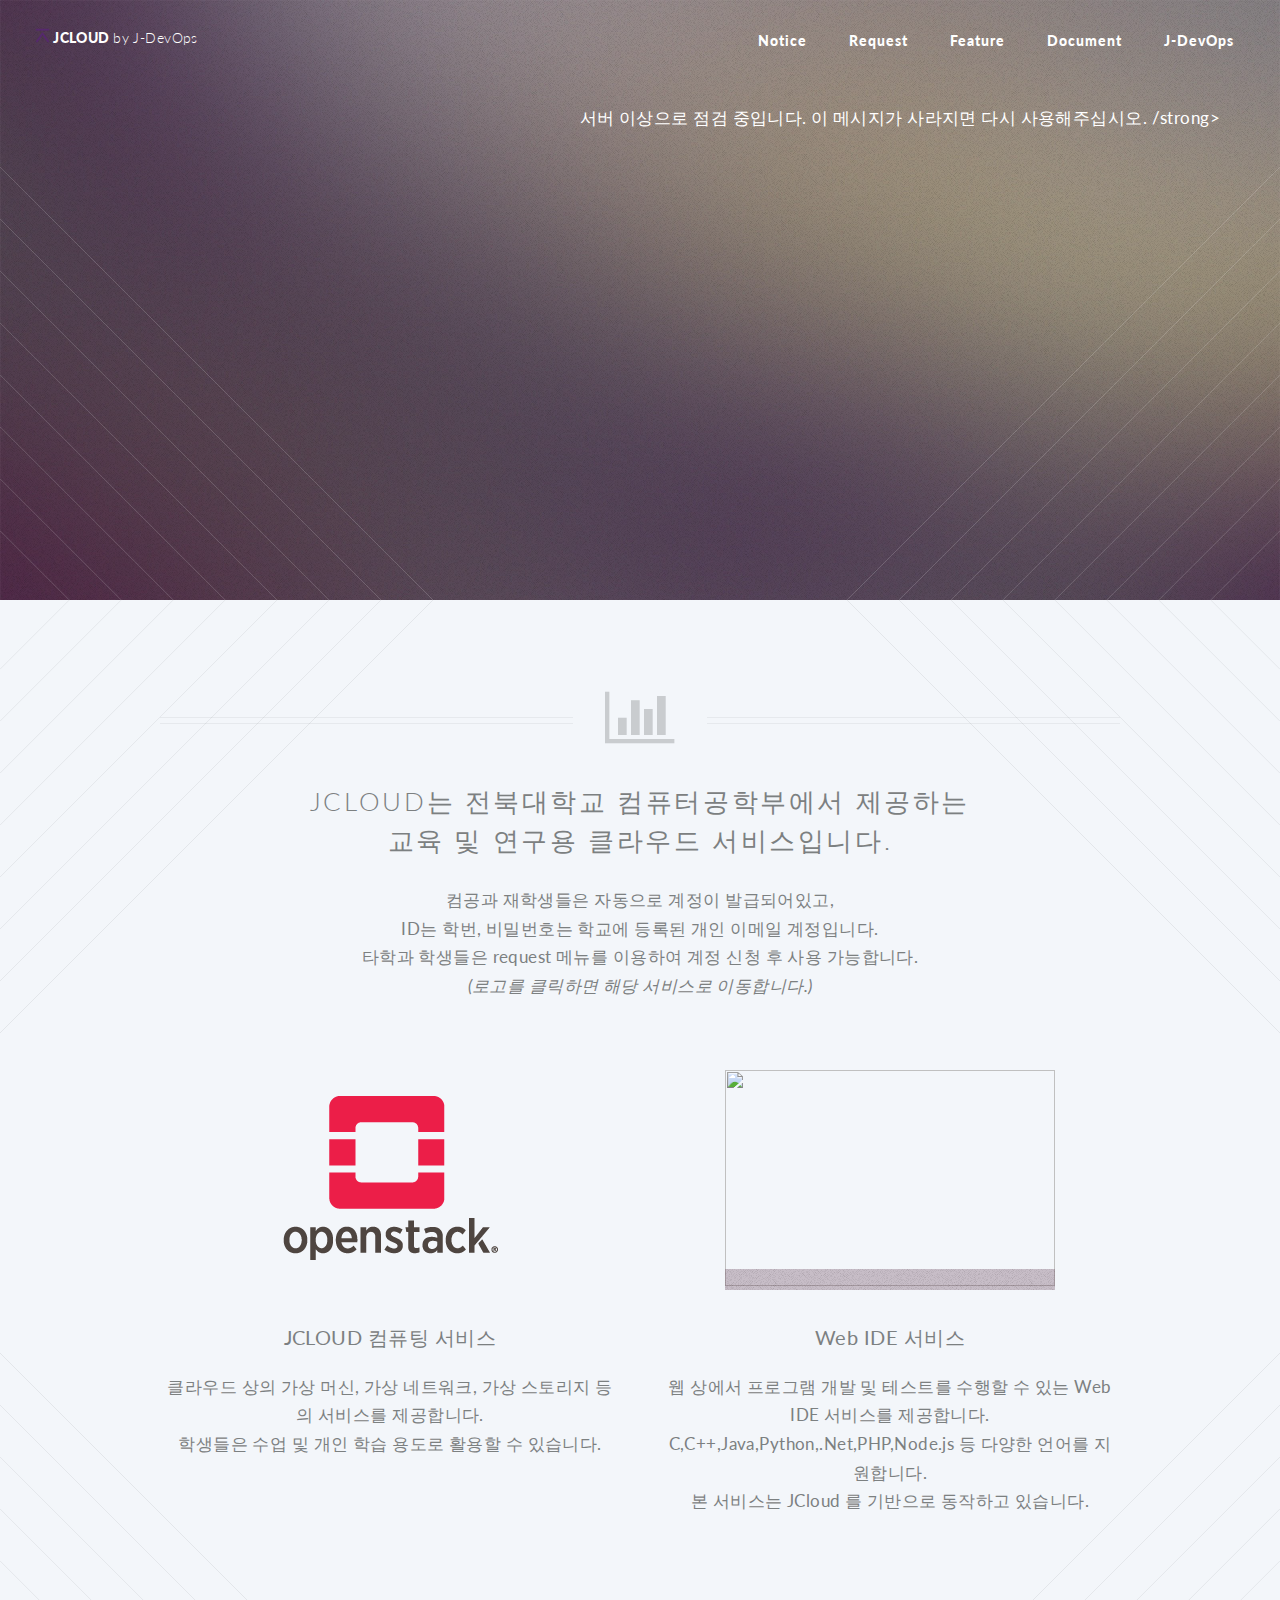
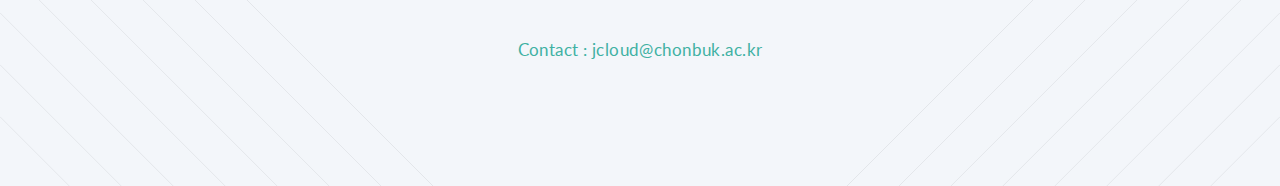
==== index.html @ b648be10 "Update index.html" ====
<!DOCTYPE HTML>
<!--
	Twenty by HTML5 UP
	html5up.net | @ajlkn
	Free for personal and commercial use under the CCA 3.0 license (html5up.net/license)
-->
<html>
	<head>
		<title>JCloud</title>
		<meta charset="utf-8" />
		<meta name="viewport" content="width=device-width, initial-scale=1" />
		<!--[if lte IE 8]><script src="assets/js/ie/html5shiv.js"></script><![endif]-->
		<link rel="stylesheet" href="assets/css/main.css" />
		<!--[if lte IE 8]><link rel="stylesheet" href="assets/css/ie8.css" /><![endif]-->
		<!--[if lte IE 9]><link rel="stylesheet" href="assets/css/ie9.css" /><![endif]-->
	</head>
	<body class="index">
		<div id="page-wrapper">

			<!-- Header -->
				<header id="header" class="alt">
					<h1 id="logo"><a href="index.html"> <img src="images/logo_jbnu.png" width="15" height="15" alt="" />&nbsp;JCloud <span>by J-DevOps</span></a></h1>
					<nav id="nav">
						<ul style="text-transform:none">
							<li class="current"><a href="https://github.com/jcloud-devops/jcloud-devops.github.io/issues" target ="_blank">Notice</a></li>
							<li class="current"><a href="https://goo.gl/forms/EmmlUqCJ2l9MRuHy1" target="_blank">Request</a></li>
							<li class="current"><a href="feature.html">Feature</a></li>
							<li class="current"><a href="user-guide.html">Document</a></li>
							<li class="current"><a href="jdevops.html">J-DevOps</a></li>
							<!-- <li class="submenu">
								<a href="#">Layouts</a>
								<ul>
									<li><a href="left-sidebar.html">Left Sidebar</a></li>
									<li><a href="right-sidebar.html">Right Sidebar</a></li>
									<li><a href="no-sidebar.html">No Sidebar</a></li>
									<li><a href="contact.html">Contact</a></li>
									<li class="submenu">
										<a href="#">Submenu</a>
										<ul>
											<li><a href="#">Dolore Sed</a></li>
											<li><a href="#">Consequat</a></li>
											<li><a href="#">Lorem Magna</a></li>
											<li><a href="#">Sed Magna</a></li>
											<li><a href="#">Ipsum Nisl</a></li>
										</ul>
									</li>
								</ul>
							</li> -->
							<!--<li><a href="#" class="button special">Sign Up</a></li>-->
						</ul>
					</nav>
				</header>

			<!-- Banner -->
				<section id="banner">
					<div style = "text-align:right; padding-right:60px"><strong>서버 이상으로 점검 중입니다. 이 메시지가 사라지면 다시 사용해주십시오. /strong></div>
					
					<!--	매주 수요일 12:00 ~ 14:00 점검
						".inner" is set up as an inline-block so it automatically expands
						in both directions to fit whatever's inside it. This means it won't
						automatically wrap lines, so be sure to use line breaks where
						appropriate (<br />).
					-->
					<div class="inner">

						<header>
							<h2>JCloud</h2>

						</header>
						<!-- <img src="images/jcloud.png" width="250" height="210" alt="" /> -->
						<p>전북대학교 컴퓨터공학부 <br /> 클라우드 서비스 </p>
						<!-- <strong>Twenty</strong>, a free
						<br />
						responsive template
						<br />
						by <a href="http://html5up.net">HTML5 UP</a>.</p> -->
						<footer>
							<ul class="buttons vertical">
								<li><a href="#text" class="button fit" target="_blank" style="text-transform: inherit;">Getting started</a></li>
							</ul>
						</footer>

					</div>

				</section>

			<!-- Main -->
				<article id="main">
					<header class="special container" id = "text">
						<span class="icon fa-bar-chart-o"></span>
						<h2><span text-transform:none>JCloud<span>는 전북대학교 컴퓨터공학부에서 제공하는<br> 교육 및 연구용 클라우드 서비스입니다. </h2>
						<p>컴공과 재학생들은 자동으로 계정이 발급되어있고, <br>ID는 학번, 비밀번호는 학교에 등록된 개인 이메일 계정입니다.
							<br> 타학과 학생들은 request 메뉴를 이용하여 계정 신청 후 사용 가능합니다.</p>
							<p style="font-style: italic; font-size:17px;">(로고를 클릭하면 해당 서비스로 이동합니다.)</p>
					</header>

					<!-- One -->
						<!-- <section class="wrapper style2 container special-alt">
							<div class="row 50%">
								<div class="8u 12u(narrower)">

									<header>
										<h2>Behold the <strong>icons</strong> that visualize what you’re all about. or just take up space. your call bro.</h2>
									</header>
									<p>Sed tristique purus vitae volutpat ultrices. Aliquam eu elit eget arcu comteger ut fermentum lorem. Lorem ipsum dolor sit amet. Sed tristique purus vitae volutpat ultrices. eu elit eget commodo. Sed tristique purus vitae volutpat ultrices. Aliquam eu elit eget arcu commodo.</p>
									<footer>
										<ul class="buttons">
											<li><a href="#" class="button">Find Out More</a></li>
										</ul>
									</footer>

								</div>
								<div class="4u 12u(narrower) important(narrower)">

									<ul class="featured-icons">
										<li><span class="icon fa-clock-o"><span class="label">Feature 1</span></span></li>
										<li><span class="icon fa-volume-up"><span class="label">Feature 2</span></span></li>
										<li><span class="icon fa-laptop"><span class="label">Feature 3</span></span></li>
										<li><span class="icon fa-inbox"><span class="label">Feature 4</span></span></li>
										<li><span class="icon fa-lock"><span class="label">Feature 5</span></span></li>
										<li><span class="icon fa-cog"><span class="label">Feature 6</span></span></li>
									</ul>

								</div>
							</div>
						</section> -->

					<!-- Two -->

						<section class="wrapper style1 container special">
							<div style="text-align:center;">
							<div class="row">
								<div class="6u 12u(narrower)">
									<section>
										<a href="http://jcloud.chonbuk.ac.kr/"> <img id="hov_img" src="images/openstack.png" alt="" /></a>
										<header>
											<br><h3><b>JCloud 컴퓨팅 서비스</b></h3>
										</header>
										<p>클라우드 상의 가상 머신, 가상 네트워크, 가상 스토리지 등의 서비스를 제공합니다.<br>학생들은 수업 및 개인 학습 용도로 활용할 수 있습니다.</p>
									</section>

								</div>
								<div class="6u 12u(narrower)">

									<section>
										<a class="image " href="http://ide.chonbuk.ac.kr"><img style="" id="hov_img" src="images/logo-codenvy-black.png" width="330" height="216" alt="" /></a>
										<!-- a href="http://ide.chonbuk.ac.kr"><img id="hov_img" src="images/envyche.png"  alt="" /></a -->
										<header>
											<br><h3><span style="text-transform:none;"><b>Web IDE 서비스</b></span></h3>
										</header>
										<p>웹 상에서 프로그램 개발 및 테스트를 수행할 수 있는 Web IDE 서비스를 제공합니다.<br> C,C++,Java,Python,.Net,PHP,Node.js 등 다양한 언어를 지원합니다.<br>본 서비스는 JCloud 를 기반으로 동작하고 있습니다.</p>
									</section>

								</div>
							</div>
								<!-- <div class="4u 12u(narrower)">

									<section>
										<span class="icon featured fa-check"></span>
										<header>
											<h3>Probably Something</h3>
										</header>
										<p>Sed tristique purus vitae volutpat ultrices. Aliquam eu elit eget arcu commodo suscipit dolor nec nibh. Proin a ullamcorper elit, et sagittis turpis. Integer ut fermentum.</p>
									</section>

								</div> -->
							</div>
							<br><br><br>
							<a href = "mailto:jcloud@chonbuk.ac.kr"><center>Contact : jcloud@chonbuk.ac.kr </center></a>
						</section>


					<!-- Three -->
						<!-- <section class="wrapper style3 container special">

							<header class="major">
								<h2>Next look at this <strong>cool stuff</strong></h2>
							</header>

							<div class="row">
								<div class="6u 12u(narrower)">

									<section>
										<a href="#" class="image featured"><img src="images/pic01.jpg" alt="" /></a>
										<header>
											<h3>A Really Fast Train</h3>
										</header>
										<p>Sed tristique purus vitae volutpat commodo suscipit amet sed nibh. Proin a ullamcorper sed blandit. Sed tristique purus vitae volutpat commodo suscipit ullamcorper sed blandit lorem ipsum dolore.</p>
									</section>

								</div>
								<div class="6u 12u(narrower)">

									<section>
										<a href="#" class="image featured"><img src="images/pic02.jpg" alt="" /></a>
										<header>
											<h3>An Airport Terminal</h3>
										</header>
										<p>Sed tristique purus vitae volutpat commodo suscipit amet sed nibh. Proin a ullamcorper sed blandit. Sed tristique purus vitae volutpat commodo suscipit ullamcorper sed blandit lorem ipsum dolore.</p>
									</section>

								</div>
							</div>
							<div class="row">
								<div class="6u 12u(narrower)">

									<section>
										<a href="#" class="image featured"><img src="images/pic03.jpg" alt="" /></a>
										<header>
											<h3>Hyperspace Travel</h3>
										</header>
										<p>Sed tristique purus vitae volutpat commodo suscipit amet sed nibh. Proin a ullamcorper sed blandit. Sed tristique purus vitae volutpat commodo suscipit ullamcorper sed blandit lorem ipsum dolore.</p>
									</section>

								</div>
								<div class="6u 12u(narrower)">

									<section>
										<a href="#" class="image featured"><img src="images/pic04.jpg" alt="" /></a>
										<header>
											<h3>And Another Train</h3>
										</header>
										<p>Sed tristique purus vitae volutpat commodo suscipit amet sed nibh. Proin a ullamcorper sed blandit. Sed tristique purus vitae volutpat commodo suscipit ullamcorper sed blandit lorem ipsum dolore.</p>
									</section>

								</div>
							</div>

							<footer class="major">
								<ul class="buttons">
									<li><a href="#" class="button">See More</a></li>
								</ul>
							</footer>

						</section>

				</article>
			-->
			<!-- CTA -->
			<!--
				<section id="cta">

					<header>
						<h2>Ready to do <strong>something</strong>?</h2>
						<p>Proin a ullamcorper elit, et sagittis turpis integer ut fermentum.</p>
					</header>
					<footer>
						<ul class="buttons">
							<li><a href="#" class="button special">Take My Money</a></li>
							<li><a href="#" class="button">LOL Wut</a></li>
						</ul>
					</footer>

				</section> -->

			<!-- Footer -->
				<!-- <footer id="footer">

					<ul class="icons">
						<li><a href="#" class="icon circle fa-twitter"><span class="label">Twitter</span></a></li>
						<li><a href="#" class="icon circle fa-facebook"><span class="label">Facebook</span></a></li>
						<li><a href="#" class="icon circle fa-google-plus"><span class="label">Google+</span></a></li>
						<li><a href="#" class="icon circle fa-github"><span class="label">Github</span></a></li>
						<li><a href="#" class="icon circle fa-dribbble"><span class="label">Dribbble</span></a></li>
					</ul>

					<ul class="copyright">
						<li>&copy; JDevOps</li>
						<li>Design: <a href="http://html5up.net">HTML5 UP</a></li>
					</ul>

				</footer> -->

		</div>

		<!-- Scripts -->
			<script src="assets/js/jquery.min.js"></script>
			<script src="assets/js/jquery.dropotron.min.js"></script>
			<script src="assets/js/jquery.scrolly.min.js"></script>
			<script src="assets/js/jquery.scrollgress.min.js"></script>
			<script src="assets/js/skel.min.js"></script>
			<script src="assets/js/util.js"></script>
			<!--[if lte IE 8]><script src="assets/js/ie/respond.min.js"></script><![endif]-->
			<script src="assets/js/main.js"></script>

	</body>
</html>
---- assets/css/main.css ----
@import url("font-awesome.min.css");
@import url("https://fonts.googleapis.com/css?family=Lato:300,400,900");

/*
	Twenty by HTML5 UP
	html5up.net | @ajlkn
	Free for personal and commercial use under the CCA 3.0 license (html5up.net/license)
*/

/* Reset */

	html, body, div, span, applet, object, iframe, h1, h2, h3, h4, h5, h6, p, blockquote, pre, a, abbr, acronym, address, big, cite, code, del, dfn, em, img, ins, kbd, q, s, samp, small, strike, strong, sub, sup, tt, var, b, u, i, center, dl, dt, dd, ol, ul, li, fieldset, form, label, legend, table, caption, tbody, tfoot, thead, tr, th, td, article, aside, canvas, details, embed, figure, figcaption, footer, header, hgroup, menu, nav, output, ruby, section, summary, time, mark, audio, video {
		margin: 0;
		padding: 0;
		border: 0;
		font-size: 100%;
		font: inherit;
		vertical-align: baseline;
	}

	article, aside, details, figcaption, figure, footer, header, hgroup, menu, nav, section {
		display: block;
	}

	body {
		line-height: 1;
	}

	ol, ul {
		list-style: none;
	}

	blockquote, q {
		quotes: none;
	}

	blockquote:before, blockquote:after, q:before, q:after {
		content: '';
		content: none;
	}

	table {
		border-collapse: collapse;
		border-spacing: 0;
	}

	body {
		-webkit-text-size-adjust: none;
	}

/* Box Model */

	*, *:before, *:after {
		-moz-box-sizing: border-box;
		-webkit-box-sizing: border-box;
		box-sizing: border-box;
	}

/* Containers */

	.container {
		margin-left: auto;
		margin-right: auto;
	}

	.container.\31 25\25 {
		width: 100%;
		max-width: 1750px;
		min-width: 1400px;
	}

	.container.\37 5\25 {
		width: 1050px;
	}

	.container.\35 0\25 {
		width: 700px;
	}

	.container.\32 5\25 {
		width: 350px;
	}

	.container {
		width: 1400px;
	}

	@media screen and (max-width: 1680px) {

		.container.\31 25\25 {
			width: 100%;
			max-width: 1500px;
			min-width: 1200px;
		}

		.container.\37 5\25 {
			width: 900px;
		}

		.container.\35 0\25 {
			width: 600px;
		}

		.container.\32 5\25 {
			width: 300px;
		}

		.container {
			width: 1200px;
		}

	}

	@media screen and (max-width: 1280px) {

		.container.\31 25\25 {
			width: 100%;
			max-width: 1200px;
			min-width: 960px;
		}

		.container.\37 5\25 {
			width: 720px;
		}

		.container.\35 0\25 {
			width: 480px;
		}

		.container.\32 5\25 {
			width: 240px;
		}

		.container {
			width: 960px;
		}

	}

	@media screen and (max-width: 980px) {

		.container.\31 25\25 {
			width: 100%;
			max-width: 118.75%;
			min-width: 95%;
		}

		.container.\37 5\25 {
			width: 71.25%;
		}

		.container.\35 0\25 {
			width: 47.5%;
		}

		.container.\32 5\25 {
			width: 23.75%;
		}

		.container {
			width: 95%;
		}

	}

	@media screen and (max-width: 840px) {

		.container.\31 25\25 {
			width: 100%;
			max-width: 118.75%;
			min-width: 95%;
		}

		.container.\37 5\25 {
			width: 71.25%;
		}

		.container.\35 0\25 {
			width: 47.5%;
		}

		.container.\32 5\25 {
			width: 23.75%;
		}

		.container {
			width: 95% !important;
		}

	}

	@media screen and (max-width: 736px) {

		.container.\31 25\25 {
			width: 100%;
			max-width: 125%;
			min-width: 100%;
		}

		.container.\37 5\25 {
			width: 75%;
		}

		.container.\35 0\25 {
			width: 50%;
		}

		.container.\32 5\25 {
			width: 25%;
		}

		.container {
			width: 100% !important;
		}

	}

/* Grid */

	.row {
		border-bottom: solid 1px transparent;
		-moz-box-sizing: border-box;
		-webkit-box-sizing: border-box;
		box-sizing: border-box;
	}

	.row > * {
		float: left;
		-moz-box-sizing: border-box;
		-webkit-box-sizing: border-box;
		box-sizing: border-box;
	}

	.row:after, .row:before {
		content: '';
		display: block;
		clear: both;
		height: 0;
	}

	.row.uniform > * > :first-child {
		margin-top: 0;
	}

	.row.uniform > * > :last-child {
		margin-bottom: 0;
	}

	.row.\30 \25 > * {
		padding: 0px 0 0 0px;
	}

	.row.\30 \25 {
		margin: 0px 0 -1px 0px;
	}

	.row.uniform.\30 \25 > * {
		padding: 0px 0 0 0px;
	}

	.row.uniform.\30 \25 {
		margin: 0px 0 -1px 0px;
	}

	.row > * {
		padding: 50px 0 0 50px;
	}

	.row {
		margin: -50px 0 -1px -50px;
	}

	.row.uniform > * {
		padding: 50px 0 0 50px;
	}

	.row.uniform {
		margin: -50px 0 -1px -50px;
	}

	.row.\32 00\25 > * {
		padding: 100px 0 0 100px;
	}

	.row.\32 00\25 {
		margin: -100px 0 -1px -100px;
	}

	.row.uniform.\32 00\25 > * {
		padding: 100px 0 0 100px;
	}

	.row.uniform.\32 00\25 {
		margin: -100px 0 -1px -100px;
	}

	.row.\31 50\25 > * {
		padding: 75px 0 0 75px;
	}

	.row.\31 50\25 {
		margin: -75px 0 -1px -75px;
	}

	.row.uniform.\31 50\25 > * {
		padding: 75px 0 0 75px;
	}

	.row.uniform.\31 50\25 {
		margin: -75px 0 -1px -75px;
	}

	.row.\35 0\25 > * {
		padding: 25px 0 0 25px;
	}

	.row.\35 0\25 {
		margin: -25px 0 -1px -25px;
	}

	.row.uniform.\35 0\25 > * {
		padding: 25px 0 0 25px;
	}

	.row.uniform.\35 0\25 {
		margin: -25px 0 -1px -25px;
	}

	.row.\32 5\25 > * {
		padding: 12.5px 0 0 12.5px;
	}

	.row.\32 5\25 {
		margin: -12.5px 0 -1px -12.5px;
	}

	.row.uniform.\32 5\25 > * {
		padding: 12.5px 0 0 12.5px;
	}

	.row.uniform.\32 5\25 {
		margin: -12.5px 0 -1px -12.5px;
	}

	.\31 2u, .\31 2u\24 {
		width: 100%;
		clear: none;
		margin-left: 0;
	}

	.\31 1u, .\31 1u\24 {
		width: 91.6666666667%;
		clear: none;
		margin-left: 0;
	}

	.\31 0u, .\31 0u\24 {
		width: 83.3333333333%;
		clear: none;
		margin-left: 0;
	}

	.\39 u, .\39 u\24 {
		width: 75%;
		clear: none;
		margin-left: 0;
	}

	.\38 u, .\38 u\24 {
		width: 66.6666666667%;
		clear: none;
		margin-left: 0;
	}

	.\37 u, .\37 u\24 {
		width: 58.3333333333%;
		clear: none;
		margin-left: 0;
	}

	.\36 u, .\36 u\24 {
		width: 50%;
		clear: none;
		margin-left: 0;
	}

	.\35 u, .\35 u\24 {
		width: 41.6666666667%;
		clear: none;
		margin-left: 0;
	}

	.\34 u, .\34 u\24 {
		width: 33.3333333333%;
		clear: none;
		margin-left: 0;
	}

	.\33 u, .\33 u\24 {
		width: 25%;
		clear: none;
		margin-left: 0;
	}

	.\32 u, .\32 u\24 {
		width: 16.6666666667%;
		clear: none;
		margin-left: 0;
	}

	.\31 u, .\31 u\24 {
		width: 8.3333333333%;
		clear: none;
		margin-left: 0;
	}

	.\31 2u\24 + *,
	.\31 1u\24 + *,
	.\31 0u\24 + *,
	.\39 u\24 + *,
	.\38 u\24 + *,
	.\37 u\24 + *,
	.\36 u\24 + *,
	.\35 u\24 + *,
	.\34 u\24 + *,
	.\33 u\24 + *,
	.\32 u\24 + *,
	.\31 u\24 + * {
		clear: left;
	}

	.\-11u {
		margin-left: 91.66667%;
	}

	.\-10u {
		margin-left: 83.33333%;
	}

	.\-9u {
		margin-left: 75%;
	}

	.\-8u {
		margin-left: 66.66667%;
	}

	.\-7u {
		margin-left: 58.33333%;
	}

	.\-6u {
		margin-left: 50%;
	}

	.\-5u {
		margin-left: 41.66667%;
	}

	.\-4u {
		margin-left: 33.33333%;
	}

	.\-3u {
		margin-left: 25%;
	}

	.\-2u {
		margin-left: 16.66667%;
	}

	.\-1u {
		margin-left: 8.33333%;
	}

	@media screen and (max-width: 1680px) {

		.row > * {
			padding: 40px 0 0 40px;
		}

		.row {
			margin: -40px 0 -1px -40px;
		}

		.row.uniform > * {
			padding: 40px 0 0 40px;
		}

		.row.uniform {
			margin: -40px 0 -1px -40px;
		}

		.row.\32 00\25 > * {
			padding: 80px 0 0 80px;
		}

		.row.\32 00\25 {
			margin: -80px 0 -1px -80px;
		}

		.row.uniform.\32 00\25 > * {
			padding: 80px 0 0 80px;
		}

		.row.uniform.\32 00\25 {
			margin: -80px 0 -1px -80px;
		}

		.row.\31 50\25 > * {
			padding: 60px 0 0 60px;
		}

		.row.\31 50\25 {
			margin: -60px 0 -1px -60px;
		}

		.row.uniform.\31 50\25 > * {
			padding: 60px 0 0 60px;
		}

		.row.uniform.\31 50\25 {
			margin: -60px 0 -1px -60px;
		}

		.row.\35 0\25 > * {
			padding: 20px 0 0 20px;
		}

		.row.\35 0\25 {
			margin: -20px 0 -1px -20px;
		}

		.row.uniform.\35 0\25 > * {
			padding: 20px 0 0 20px;
		}

		.row.uniform.\35 0\25 {
			margin: -20px 0 -1px -20px;
		}

		.row.\32 5\25 > * {
			padding: 10px 0 0 10px;
		}

		.row.\32 5\25 {
			margin: -10px 0 -1px -10px;
		}

		.row.uniform.\32 5\25 > * {
			padding: 10px 0 0 10px;
		}

		.row.uniform.\32 5\25 {
			margin: -10px 0 -1px -10px;
		}

		.\31 2u\28wide\29, .\31 2u\24\28wide\29 {
			width: 100%;
			clear: none;
			margin-left: 0;
		}

		.\31 1u\28wide\29, .\31 1u\24\28wide\29 {
			width: 91.6666666667%;
			clear: none;
			margin-left: 0;
		}

		.\31 0u\28wide\29, .\31 0u\24\28wide\29 {
			width: 83.3333333333%;
			clear: none;
			margin-left: 0;
		}

		.\39 u\28wide\29, .\39 u\24\28wide\29 {
			width: 75%;
			clear: none;
			margin-left: 0;
		}

		.\38 u\28wide\29, .\38 u\24\28wide\29 {
			width: 66.6666666667%;
			clear: none;
			margin-left: 0;
		}

		.\37 u\28wide\29, .\37 u\24\28wide\29 {
			width: 58.3333333333%;
			clear: none;
			margin-left: 0;
		}

		.\36 u\28wide\29, .\36 u\24\28wide\29 {
			width: 50%;
			clear: none;
			margin-left: 0;
		}

		.\35 u\28wide\29, .\35 u\24\28wide\29 {
			width: 41.6666666667%;
			clear: none;
			margin-left: 0;
		}

		.\34 u\28wide\29, .\34 u\24\28wide\29 {
			width: 33.3333333333%;
			clear: none;
			margin-left: 0;
		}

		.\33 u\28wide\29, .\33 u\24\28wide\29 {
			width: 25%;
			clear: none;
			margin-left: 0;
		}

		.\32 u\28wide\29, .\32 u\24\28wide\29 {
			width: 16.6666666667%;
			clear: none;
			margin-left: 0;
		}

		.\31 u\28wide\29, .\31 u\24\28wide\29 {
			width: 8.3333333333%;
			clear: none;
			margin-left: 0;
		}

		.\31 2u\24\28wide\29 + *,
		.\31 1u\24\28wide\29 + *,
		.\31 0u\24\28wide\29 + *,
		.\39 u\24\28wide\29 + *,
		.\38 u\24\28wide\29 + *,
		.\37 u\24\28wide\29 + *,
		.\36 u\24\28wide\29 + *,
		.\35 u\24\28wide\29 + *,
		.\34 u\24\28wide\29 + *,
		.\33 u\24\28wide\29 + *,
		.\32 u\24\28wide\29 + *,
		.\31 u\24\28wide\29 + * {
			clear: left;
		}

		.\-11u\28wide\29 {
			margin-left: 91.66667%;
		}

		.\-10u\28wide\29 {
			margin-left: 83.33333%;
		}

		.\-9u\28wide\29 {
			margin-left: 75%;
		}

		.\-8u\28wide\29 {
			margin-left: 66.66667%;
		}

		.\-7u\28wide\29 {
			margin-left: 58.33333%;
		}

		.\-6u\28wide\29 {
			margin-left: 50%;
		}

		.\-5u\28wide\29 {
			margin-left: 41.66667%;
		}

		.\-4u\28wide\29 {
			margin-left: 33.33333%;
		}

		.\-3u\28wide\29 {
			margin-left: 25%;
		}

		.\-2u\28wide\29 {
			margin-left: 16.66667%;
		}

		.\-1u\28wide\29 {
			margin-left: 8.33333%;
		}

	}

	@media screen and (max-width: 1280px) {

		.row > * {
			padding: 40px 0 0 40px;
		}

		.row {
			margin: -40px 0 -1px -40px;
		}

		.row.uniform > * {
			padding: 40px 0 0 40px;
		}

		.row.uniform {
			margin: -40px 0 -1px -40px;
		}

		.row.\32 00\25 > * {
			padding: 80px 0 0 80px;
		}

		.row.\32 00\25 {
			margin: -80px 0 -1px -80px;
		}

		.row.uniform.\32 00\25 > * {
			padding: 80px 0 0 80px;
		}

		.row.uniform.\32 00\25 {
			margin: -80px 0 -1px -80px;
		}

		.row.\31 50\25 > * {
			padding: 60px 0 0 60px;
		}

		.row.\31 50\25 {
			margin: -60px 0 -1px -60px;
		}

		.row.uniform.\31 50\25 > * {
			padding: 60px 0 0 60px;
		}

		.row.uniform.\31 50\25 {
			margin: -60px 0 -1px -60px;
		}

		.row.\35 0\25 > * {
			padding: 20px 0 0 20px;
		}

		.row.\35 0\25 {
			margin: -20px 0 -1px -20px;
		}

		.row.uniform.\35 0\25 > * {
			padding: 20px 0 0 20px;
		}

		.row.uniform.\35 0\25 {
			margin: -20px 0 -1px -20px;
		}

		.row.\32 5\25 > * {
			padding: 10px 0 0 10px;
		}

		.row.\32 5\25 {
			margin: -10px 0 -1px -10px;
		}

		.row.uniform.\32 5\25 > * {
			padding: 10px 0 0 10px;
		}

		.row.uniform.\32 5\25 {
			margin: -10px 0 -1px -10px;
		}

		.\31 2u\28normal\29, .\31 2u\24\28normal\29 {
			width: 100%;
			clear: none;
			margin-left: 0;
		}

		.\31 1u\28normal\29, .\31 1u\24\28normal\29 {
			width: 91.6666666667%;
			clear: none;
			margin-left: 0;
		}

		.\31 0u\28normal\29, .\31 0u\24\28normal\29 {
			width: 83.3333333333%;
			clear: none;
			margin-left: 0;
		}

		.\39 u\28normal\29, .\39 u\24\28normal\29 {
			width: 75%;
			clear: none;
			margin-left: 0;
		}

		.\38 u\28normal\29, .\38 u\24\28normal\29 {
			width: 66.6666666667%;
			clear: none;
			margin-left: 0;
		}

		.\37 u\28normal\29, .\37 u\24\28normal\29 {
			width: 58.3333333333%;
			clear: none;
			margin-left: 0;
		}

		.\36 u\28normal\29, .\36 u\24\28normal\29 {
			width: 50%;
			clear: none;
			margin-left: 0;
		}

		.\35 u\28normal\29, .\35 u\24\28normal\29 {
			width: 41.6666666667%;
			clear: none;
			margin-left: 0;
		}

		.\34 u\28normal\29, .\34 u\24\28normal\29 {
			width: 33.3333333333%;
			clear: none;
			margin-left: 0;
		}

		.\33 u\28normal\29, .\33 u\24\28normal\29 {
			width: 25%;
			clear: none;
			margin-left: 0;
		}

		.\32 u\28normal\29, .\32 u\24\28normal\29 {
			width: 16.6666666667%;
			clear: none;
			margin-left: 0;
		}

		.\31 u\28normal\29, .\31 u\24\28normal\29 {
			width: 8.3333333333%;
			clear: none;
			margin-left: 0;
		}

		.\31 2u\24\28normal\29 + *,
		.\31 1u\24\28normal\29 + *,
		.\31 0u\24\28normal\29 + *,
		.\39 u\24\28normal\29 + *,
		.\38 u\24\28normal\29 + *,
		.\37 u\24\28normal\29 + *,
		.\36 u\24\28normal\29 + *,
		.\35 u\24\28normal\29 + *,
		.\34 u\24\28normal\29 + *,
		.\33 u\24\28normal\29 + *,
		.\32 u\24\28normal\29 + *,
		.\31 u\24\28normal\29 + * {
			clear: left;
		}

		.\-11u\28normal\29 {
			margin-left: 91.66667%;
		}

		.\-10u\28normal\29 {
			margin-left: 83.33333%;
		}

		.\-9u\28normal\29 {
			margin-left: 75%;
		}

		.\-8u\28normal\29 {
			margin-left: 66.66667%;
		}

		.\-7u\28normal\29 {
			margin-left: 58.33333%;
		}

		.\-6u\28normal\29 {
			margin-left: 50%;
		}

		.\-5u\28normal\29 {
			margin-left: 41.66667%;
		}

		.\-4u\28normal\29 {
			margin-left: 33.33333%;
		}

		.\-3u\28normal\29 {
			margin-left: 25%;
		}

		.\-2u\28normal\29 {
			margin-left: 16.66667%;
		}

		.\-1u\28normal\29 {
			margin-left: 8.33333%;
		}

	}

	@media screen and (max-width: 980px) {

		.row > * {
			padding: 30px 0 0 30px;
		}

		.row {
			margin: -30px 0 -1px -30px;
		}

		.row.uniform > * {
			padding: 30px 0 0 30px;
		}

		.row.uniform {
			margin: -30px 0 -1px -30px;
		}

		.row.\32 00\25 > * {
			padding: 60px 0 0 60px;
		}

		.row.\32 00\25 {
			margin: -60px 0 -1px -60px;
		}

		.row.uniform.\32 00\25 > * {
			padding: 60px 0 0 60px;
		}

		.row.uniform.\32 00\25 {
			margin: -60px 0 -1px -60px;
		}

		.row.\31 50\25 > * {
			padding: 45px 0 0 45px;
		}

		.row.\31 50\25 {
			margin: -45px 0 -1px -45px;
		}

		.row.uniform.\31 50\25 > * {
			padding: 45px 0 0 45px;
		}

		.row.uniform.\31 50\25 {
			margin: -45px 0 -1px -45px;
		}

		.row.\35 0\25 > * {
			padding: 15px 0 0 15px;
		}

		.row.\35 0\25 {
			margin: -15px 0 -1px -15px;
		}

		.row.uniform.\35 0\25 > * {
			padding: 15px 0 0 15px;
		}

		.row.uniform.\35 0\25 {
			margin: -15px 0 -1px -15px;
		}

		.row.\32 5\25 > * {
			padding: 7.5px 0 0 7.5px;
		}

		.row.\32 5\25 {
			margin: -7.5px 0 -1px -7.5px;
		}

		.row.uniform.\32 5\25 > * {
			padding: 7.5px 0 0 7.5px;
		}

		.row.uniform.\32 5\25 {
			margin: -7.5px 0 -1px -7.5px;
		}

		.\31 2u\28narrow\29, .\31 2u\24\28narrow\29 {
			width: 100%;
			clear: none;
			margin-left: 0;
		}

		.\31 1u\28narrow\29, .\31 1u\24\28narrow\29 {
			width: 91.6666666667%;
			clear: none;
			margin-left: 0;
		}

		.\31 0u\28narrow\29, .\31 0u\24\28narrow\29 {
			width: 83.3333333333%;
			clear: none;
			margin-left: 0;
		}

		.\39 u\28narrow\29, .\39 u\24\28narrow\29 {
			width: 75%;
			clear: none;
			margin-left: 0;
		}

		.\38 u\28narrow\29, .\38 u\24\28narrow\29 {
			width: 66.6666666667%;
			clear: none;
			margin-left: 0;
		}

		.\37 u\28narrow\29, .\37 u\24\28narrow\29 {
			width: 58.3333333333%;
			clear: none;
			margin-left: 0;
		}

		.\36 u\28narrow\29, .\36 u\24\28narrow\29 {
			width: 50%;
			clear: none;
			margin-left: 0;
		}

		.\35 u\28narrow\29, .\35 u\24\28narrow\29 {
			width: 41.6666666667%;
			clear: none;
			margin-left: 0;
		}

		.\34 u\28narrow\29, .\34 u\24\28narrow\29 {
			width: 33.3333333333%;
			clear: none;
			margin-left: 0;
		}

		.\33 u\28narrow\29, .\33 u\24\28narrow\29 {
			width: 25%;
			clear: none;
			margin-left: 0;
		}

		.\32 u\28narrow\29, .\32 u\24\28narrow\29 {
			width: 16.6666666667%;
			clear: none;
			margin-left: 0;
		}

		.\31 u\28narrow\29, .\31 u\24\28narrow\29 {
			width: 8.3333333333%;
			clear: none;
			margin-left: 0;
		}

		.\31 2u\24\28narrow\29 + *,
		.\31 1u\24\28narrow\29 + *,
		.\31 0u\24\28narrow\29 + *,
		.\39 u\24\28narrow\29 + *,
		.\38 u\24\28narrow\29 + *,
		.\37 u\24\28narrow\29 + *,
		.\36 u\24\28narrow\29 + *,
		.\35 u\24\28narrow\29 + *,
		.\34 u\24\28narrow\29 + *,
		.\33 u\24\28narrow\29 + *,
		.\32 u\24\28narrow\29 + *,
		.\31 u\24\28narrow\29 + * {
			clear: left;
		}

		.\-11u\28narrow\29 {
			margin-left: 91.66667%;
		}

		.\-10u\28narrow\29 {
			margin-left: 83.33333%;
		}

		.\-9u\28narrow\29 {
			margin-left: 75%;
		}

		.\-8u\28narrow\29 {
			margin-left: 66.66667%;
		}

		.\-7u\28narrow\29 {
			margin-left: 58.33333%;
		}

		.\-6u\28narrow\29 {
			margin-left: 50%;
		}

		.\-5u\28narrow\29 {
			margin-left: 41.66667%;
		}

		.\-4u\28narrow\29 {
			margin-left: 33.33333%;
		}

		.\-3u\28narrow\29 {
			margin-left: 25%;
		}

		.\-2u\28narrow\29 {
			margin-left: 16.66667%;
		}

		.\-1u\28narrow\29 {
			margin-left: 8.33333%;
		}

	}

	@media screen and (max-width: 840px) {

		.row > * {
			padding: 30px 0 0 30px;
		}

		.row {
			margin: -30px 0 -1px -30px;
		}

		.row.uniform > * {
			padding: 30px 0 0 30px;
		}

		.row.uniform {
			margin: -30px 0 -1px -30px;
		}

		.row.\32 00\25 > * {
			padding: 60px 0 0 60px;
		}

		.row.\32 00\25 {
			margin: -60px 0 -1px -60px;
		}

		.row.uniform.\32 00\25 > * {
			padding: 60px 0 0 60px;
		}

		.row.uniform.\32 00\25 {
			margin: -60px 0 -1px -60px;
		}

		.row.\31 50\25 > * {
			padding: 45px 0 0 45px;
		}

		.row.\31 50\25 {
			margin: -45px 0 -1px -45px;
		}

		.row.uniform.\31 50\25 > * {
			padding: 45px 0 0 45px;
		}

		.row.uniform.\31 50\25 {
			margin: -45px 0 -1px -45px;
		}

		.row.\35 0\25 > * {
			padding: 15px 0 0 15px;
		}

		.row.\35 0\25 {
			margin: -15px 0 -1px -15px;
		}

		.row.uniform.\35 0\25 > * {
			padding: 15px 0 0 15px;
		}

		.row.uniform.\35 0\25 {
			margin: -15px 0 -1px -15px;
		}

		.row.\32 5\25 > * {
			padding: 7.5px 0 0 7.5px;
		}

		.row.\32 5\25 {
			margin: -7.5px 0 -1px -7.5px;
		}

		.row.uniform.\32 5\25 > * {
			padding: 7.5px 0 0 7.5px;
		}

		.row.uniform.\32 5\25 {
			margin: -7.5px 0 -1px -7.5px;
		}

		.\31 2u\28narrower\29, .\31 2u\24\28narrower\29 {
			width: 100%;
			clear: none;
			margin-left: 0;
		}

		.\31 1u\28narrower\29, .\31 1u\24\28narrower\29 {
			width: 91.6666666667%;
			clear: none;
			margin-left: 0;
		}

		.\31 0u\28narrower\29, .\31 0u\24\28narrower\29 {
			width: 83.3333333333%;
			clear: none;
			margin-left: 0;
		}

		.\39 u\28narrower\29, .\39 u\24\28narrower\29 {
			width: 75%;
			clear: none;
			margin-left: 0;
		}

		.\38 u\28narrower\29, .\38 u\24\28narrower\29 {
			width: 66.6666666667%;
			clear: none;
			margin-left: 0;
		}

		.\37 u\28narrower\29, .\37 u\24\28narrower\29 {
			width: 58.3333333333%;
			clear: none;
			margin-left: 0;
		}

		.\36 u\28narrower\29, .\36 u\24\28narrower\29 {
			width: 50%;
			clear: none;
			margin-left: 0;
		}

		.\35 u\28narrower\29, .\35 u\24\28narrower\29 {
			width: 41.6666666667%;
			clear: none;
			margin-left: 0;
		}

		.\34 u\28narrower\29, .\34 u\24\28narrower\29 {
			width: 33.3333333333%;
			clear: none;
			margin-left: 0;
		}

		.\33 u\28narrower\29, .\33 u\24\28narrower\29 {
			width: 25%;
			clear: none;
			margin-left: 0;
		}

		.\32 u\28narrower\29, .\32 u\24\28narrower\29 {
			width: 16.6666666667%;
			clear: none;
			margin-left: 0;
		}

		.\31 u\28narrower\29, .\31 u\24\28narrower\29 {
			width: 8.3333333333%;
			clear: none;
			margin-left: 0;
		}

		.\31 2u\24\28narrower\29 + *,
		.\31 1u\24\28narrower\29 + *,
		.\31 0u\24\28narrower\29 + *,
		.\39 u\24\28narrower\29 + *,
		.\38 u\24\28narrower\29 + *,
		.\37 u\24\28narrower\29 + *,
		.\36 u\24\28narrower\29 + *,
		.\35 u\24\28narrower\29 + *,
		.\34 u\24\28narrower\29 + *,
		.\33 u\24\28narrower\29 + *,
		.\32 u\24\28narrower\29 + *,
		.\31 u\24\28narrower\29 + * {
			clear: left;
		}

		.\-11u\28narrower\29 {
			margin-left: 91.66667%;
		}

		.\-10u\28narrower\29 {
			margin-left: 83.33333%;
		}

		.\-9u\28narrower\29 {
			margin-left: 75%;
		}

		.\-8u\28narrower\29 {
			margin-left: 66.66667%;
		}

		.\-7u\28narrower\29 {
			margin-left: 58.33333%;
		}

		.\-6u\28narrower\29 {
			margin-left: 50%;
		}

		.\-5u\28narrower\29 {
			margin-left: 41.66667%;
		}

		.\-4u\28narrower\29 {
			margin-left: 33.33333%;
		}

		.\-3u\28narrower\29 {
			margin-left: 25%;
		}

		.\-2u\28narrower\29 {
			margin-left: 16.66667%;
		}

		.\-1u\28narrower\29 {
			margin-left: 8.33333%;
		}

	}

	@media screen and (max-width: 736px) {

		.row > * {
			padding: 30px 0 0 30px;
		}

		.row {
			margin: -30px 0 -1px -30px;
		}

		.row.uniform > * {
			padding: 30px 0 0 30px;
		}

		.row.uniform {
			margin: -30px 0 -1px -30px;
		}

		.row.\32 00\25 > * {
			padding: 60px 0 0 60px;
		}

		.row.\32 00\25 {
			margin: -60px 0 -1px -60px;
		}

		.row.uniform.\32 00\25 > * {
			padding: 60px 0 0 60px;
		}

		.row.uniform.\32 00\25 {
			margin: -60px 0 -1px -60px;
		}

		.row.\31 50\25 > * {
			padding: 45px 0 0 45px;
		}

		.row.\31 50\25 {
			margin: -45px 0 -1px -45px;
		}

		.row.uniform.\31 50\25 > * {
			padding: 45px 0 0 45px;
		}

		.row.uniform.\31 50\25 {
			margin: -45px 0 -1px -45px;
		}

		.row.\35 0\25 > * {
			padding: 15px 0 0 15px;
		}

		.row.\35 0\25 {
			margin: -15px 0 -1px -15px;
		}

		.row.uniform.\35 0\25 > * {
			padding: 15px 0 0 15px;
		}

		.row.uniform.\35 0\25 {
			margin: -15px 0 -1px -15px;
		}

		.row.\32 5\25 > * {
			padding: 7.5px 0 0 7.5px;
		}

		.row.\32 5\25 {
			margin: -7.5px 0 -1px -7.5px;
		}

		.row.uniform.\32 5\25 > * {
			padding: 7.5px 0 0 7.5px;
		}

		.row.uniform.\32 5\25 {
			margin: -7.5px 0 -1px -7.5px;
		}

		.\31 2u\28mobile\29, .\31 2u\24\28mobile\29 {
			width: 100%;
			clear: none;
			margin-left: 0;
		}

		.\31 1u\28mobile\29, .\31 1u\24\28mobile\29 {
			width: 91.6666666667%;
			clear: none;
			margin-left: 0;
		}

		.\31 0u\28mobile\29, .\31 0u\24\28mobile\29 {
			width: 83.3333333333%;
			clear: none;
			margin-left: 0;
		}

		.\39 u\28mobile\29, .\39 u\24\28mobile\29 {
			width: 75%;
			clear: none;
			margin-left: 0;
		}

		.\38 u\28mobile\29, .\38 u\24\28mobile\29 {
			width: 66.6666666667%;
			clear: none;
			margin-left: 0;
		}

		.\37 u\28mobile\29, .\37 u\24\28mobile\29 {
			width: 58.3333333333%;
			clear: none;
			margin-left: 0;
		}

		.\36 u\28mobile\29, .\36 u\24\28mobile\29 {
			width: 50%;
			clear: none;
			margin-left: 0;
		}

		.\35 u\28mobile\29, .\35 u\24\28mobile\29 {
			width: 41.6666666667%;
			clear: none;
			margin-left: 0;
		}

		.\34 u\28mobile\29, .\34 u\24\28mobile\29 {
			width: 33.3333333333%;
			clear: none;
			margin-left: 0;
		}

		.\33 u\28mobile\29, .\33 u\24\28mobile\29 {
			width: 25%;
			clear: none;
			margin-left: 0;
		}

		.\32 u\28mobile\29, .\32 u\24\28mobile\29 {
			width: 16.6666666667%;
			clear: none;
			margin-left: 0;
		}

		.\31 u\28mobile\29, .\31 u\24\28mobile\29 {
			width: 8.3333333333%;
			clear: none;
			margin-left: 0;
		}

		.\31 2u\24\28mobile\29 + *,
		.\31 1u\24\28mobile\29 + *,
		.\31 0u\24\28mobile\29 + *,
		.\39 u\24\28mobile\29 + *,
		.\38 u\24\28mobile\29 + *,
		.\37 u\24\28mobile\29 + *,
		.\36 u\24\28mobile\29 + *,
		.\35 u\24\28mobile\29 + *,
		.\34 u\24\28mobile\29 + *,
		.\33 u\24\28mobile\29 + *,
		.\32 u\24\28mobile\29 + *,
		.\31 u\24\28mobile\29 + * {
			clear: left;
		}

		.\-11u\28mobile\29 {
			margin-left: 91.66667%;
		}

		.\-10u\28mobile\29 {
			margin-left: 83.33333%;
		}

		.\-9u\28mobile\29 {
			margin-left: 75%;
		}

		.\-8u\28mobile\29 {
			margin-left: 66.66667%;
		}

		.\-7u\28mobile\29 {
			margin-left: 58.33333%;
		}

		.\-6u\28mobile\29 {
			margin-left: 50%;
		}

		.\-5u\28mobile\29 {
			margin-left: 41.66667%;
		}

		.\-4u\28mobile\29 {
			margin-left: 33.33333%;
		}

		.\-3u\28mobile\29 {
			margin-left: 25%;
		}

		.\-2u\28mobile\29 {
			margin-left: 16.66667%;
		}

		.\-1u\28mobile\29 {
			margin-left: 8.33333%;
		}

	}

/* Basic */

	body {
		background: #f3f6fa;
	}

		body.is-loading *, body.is-loading *:before, body.is-loading *:after {
			-moz-animation: none !important;
			-webkit-animation: none !important;
			-ms-animation: none !important;
			animation: none !important;
			-moz-transition: none !important;
			-webkit-transition: none !important;
			-ms-transition: none !important;
			transition: none !important;
		}

	body, input, select, textarea {
		color: #7c8081;
		font-family: 'Lato', sans-serif;
		font-size: 15pt;
		font-weight: 300;
		letter-spacing: 0.025em;
		line-height: 1.75em;
	}

	a {
		-moz-transition: color 0.2s ease-in-out, border-color 0.2s ease-in-out, background-color 0.2s ease-in-out;
		-webkit-transition: color 0.2s ease-in-out, border-color 0.2s ease-in-out, background-color 0.2s ease-in-out;
		-ms-transition: color 0.2s ease-in-out, border-color 0.2s ease-in-out, background-color 0.2s ease-in-out;
		transition: color 0.2s ease-in-out, border-color 0.2s ease-in-out, background-color 0.2s ease-in-out;
		color: #3fb1a3;
		text-decoration: none;
		/* border-bottom: dotted 1px; */
	}

		a:hover {
			border-bottom-color: transparent;
		}
		#hov_img:hover{
			opacity: 0.3;
    filter: alpha(opacity=30);
	}

	strong, b {
		font-weight: 400;
	}

	p, ul, ol, dl, table, blockquote {
		margin: 0 0 2em 0;
	}

	h1, h2, h3, h4, h5, h6 {
		color: inherit;
		font-weight: 300;
		line-height: 1.75em;
		margin-bottom: 1em;
		text-transform: uppercase;
	}

		h1 a, h2 a, h3 a, h4 a, h5 a, h6 a {
			color: inherit;
			text-decoration: none;
			border: 0;
		}

	h2 {
		font-size: 1.5em;
		letter-spacing: 0.1em;
	}

	h3 {
		font-size: 1.15em;
		letter-spacing: 0.025em;
	}

	sub {
		font-size: 0.8em;
		position: relative;
		top: 0.5em;
	}

	sup {
		font-size: 0.8em;
		position: relative;
		top: -0.5em;
	}

	hr {
		border-top: solid 1px rgba(124, 128, 129, 0.2);
		border: 0;
		margin-bottom: 1.5em;
	}

	blockquote {
		border-left: solid 0.5em rgba(124, 128, 129, 0.2);
		font-style: italic;
		padding: 1em 0 1em 2em;
	}

/* Section/Article */

	section.special, article.special {
		text-align: center;
	}

	header.major {
		padding-bottom: 2em;
	}

	header.special {
		margin-bottom: 5em;
		padding-top: 7em;
		position: relative;
		text-align: center;
	}

		header.special:before, header.special:after {
			border-bottom: solid 1.5px;
			border-top: solid 1.5px;
			content: '';
			height: 7px;
			opacity: 0.1;
			position: absolute;
			top: 1.75em;
			width: 43%;
		}

		header.special:before {
			left: 0;
		}

		header.special:after {
			right: 0;
		}

		header.special h2 {
			margin-bottom: 0;
		}

		header.special h2 + p {
			margin-bottom: 0;
			padding-top: 1.5em;
		}

		header.special .icon {
			cursor: default;
			height: 7em;
			left: 0;
			position: absolute;
			text-align: center;
			top: 1em;
			width: 100%;
		}

			header.special .icon:before {
				font-size: 3.5em;
				opacity: 0.35;
			}

	footer > :last-child {
		margin-bottom: 0;
	}

	footer.major {
		padding-top: 3em;
	}

/* Form */

	input[type="text"],
	input[type="password"],
	input[type="email"],
	textarea {
		-moz-transition: background-color 0.2s ease-in-out, border-color 0.2s ease-in-out;
		-webkit-transition: background-color 0.2s ease-in-out, border-color 0.2s ease-in-out;
		-ms-transition: background-color 0.2s ease-in-out, border-color 0.2s ease-in-out;
		transition: background-color 0.2s ease-in-out, border-color 0.2s ease-in-out;
		-moz-appearance: none;
		-webkit-appearance: none;
		-ms-appearance: none;
		appearance: none;
		background: none;
		border: solid 1px rgba(124, 128, 129, 0.2);
		color: inherit;
		display: block;
		padding: 0.75em;
		text-decoration: none;
		width: 100%;
		outline: 0;
	}

		input[type="text"]:focus,
		input[type="password"]:focus,
		input[type="email"]:focus,
		textarea:focus {
			border-color: #83d3c9;
		}

	input[type="text"],
	input[type="password"],
	input[type="email"] {
		line-height: 1em;
	}

	::-webkit-input-placeholder {
		color: inherit;
		opacity: 0.5;
		position: relative;
		top: 3px;
	}

	:-moz-placeholder {
		color: inherit;
		opacity: 0.5;
	}

	::-moz-placeholder {
		color: inherit;
		opacity: 0.5;
	}

	:-ms-input-placeholder {
		color: inherit;
		opacity: 0.5;
	}

	.formerize-placeholder {
		color: rgba(124, 128, 129, 0.5) !important;
	}

/* Image */

	.image {
		border: 0;
		position: relative;
	}

		.image:before {
			background: url("images/overlay.png");
			content: '';
			height: 100%;
			left: 0;
			position: absolute;
			top: 0;
			width: 100%;
		}

		.image.fit {
			display: block;
		}

			.image.fit img {
				display: block;
				width: 100%;
			}

		.image.featured {
			display: block;
			margin: 0 0 2em 0;
		}

			.image.featured img {
				display: block;
				width: 100%;
			}

/* Icon */

	.icon {
		text-decoration: none;
		position: relative;
	}

		.icon:before {
			-moz-osx-font-smoothing: grayscale;
			-webkit-font-smoothing: antialiased;
			font-family: FontAwesome;
			font-style: normal;
			font-weight: normal;
			text-transform: none !important;
		}

		.icon.circle {
			-moz-transition: all 0.2s ease-in-out;
			-webkit-transition: all 0.2s ease-in-out;
			-ms-transition: all 0.2s ease-in-out;
			transition: all 0.2s ease-in-out;
			border: 0;
			border-radius: 100%;
			display: inline-block;
			font-size: 1.25em;
			height: 2.25em;
			left: 0;
			line-height: 2.25em;
			text-align: center;
			text-decoration: none;
			top: 0;
			width: 2.25em;
		}

			.icon.circle:hover {
				top: -0.2em;
			}

			.icon.circle.fa-twitter {
				background: #70aecd;
				color: #fff;
			}

				.icon.circle.fa-twitter:hover {
					background: #7fb7d2;
				}

			.icon.circle.fa-facebook {
				background: #7490c3;
				color: #fff;
			}

				.icon.circle.fa-facebook:hover {
					background: #829bc9;
				}

			.icon.circle.fa-google-plus {
				background: #db6b67;
				color: #fff;
			}

				.icon.circle.fa-google-plus:hover {
					background: #df7b77;
				}

			.icon.circle.fa-github {
				background: #dcad8b;
				color: #fff;
			}

				.icon.circle.fa-github:hover {
					background: #e1b89b;
				}

			.icon.circle.fa-dribbble {
				background: #da83ae;
				color: #fff;
			}

				.icon.circle.fa-dribbble:hover {
					background: #df93b8;
				}

		.icon.featured {
			cursor: default;
			display: block;
			margin: 0 0 1.5em 0;
			opacity: 0.35;
			text-align: center;
		}

			.icon.featured:before {
				font-size: 5em;
				line-height: 1em;
			}

		.icon > .label {
			display: none;
		}

/* List */

	ol.default {
		list-style: decimal;
		padding-left: 1.25em;
	}

		ol.default li {
			padding-left: 0.25em;
		}

	ul.default {
		list-style: disc;
		padding-left: 1em;
	}

		ul.default li {
			padding-left: 0.5em;
		}

	ul.icons {
		cursor: default;
	}

		ul.icons li {
			display: inline-block;
			line-height: 1em;
			padding-left: 0.5em;
		}

			ul.icons li:first-child {
				padding-left: 0;
			}

	ul.featured-icons {
		cursor: default;
		margin: -0.75em 0 0 0;
		opacity: 0.35;
		overflow: hidden;
		position: relative;
	}

		ul.featured-icons li {
			display: block;
			float: left;
			text-align: center;
			width: 50%;
		}

			ul.featured-icons li .icon {
				display: inline-block;
				font-size: 6.25em;
				height: 1.25em;
				line-height: 1.25em;
				width: 1em;
			}

	ul.buttons {
		cursor: default;
	}

		ul.buttons:last-child {
			margin-bottom: 0;
		}

		ul.buttons li {
			display: inline-block;
			padding: 0 0 0 1.5em;
		}

			ul.buttons li:first-child {
				padding: 0;
			}

		ul.buttons.vertical li {
			display: block;
			padding: 1.5em 0 0 0;
		}

			ul.buttons.vertical li:first-child {
				padding: 0;
			}

/* Table */

	table {
		width: 100%;
	}

		table.default {
			width: 100%;
		}

			table.default tbody tr {
				border-bottom: solid 1px rgba(124, 128, 129, 0.2);
			}

			table.default td {
				padding: 0.5em 1em 0.5em 1em;
			}

			table.default th {
				font-weight: 400;
				padding: 0.5em 1em 0.5em 1em;
				text-align: left;
			}

			table.default thead {
				background: #7c8081;
				color: #fff;
			}

/* Button */

	input[type="button"],
	input[type="submit"],
	input[type="reset"],
	.button {
		-moz-appearance: none;
		-webkit-appearance: none;
		-ms-appearance: none;
		appearance: none;
		-moz-transition: color 0.2s ease-in-out, border-color 0.2s ease-in-out, background-color 0.2s ease-in-out;
		-webkit-transition: color 0.2s ease-in-out, border-color 0.2s ease-in-out, background-color 0.2s ease-in-out;
		-ms-transition: color 0.2s ease-in-out, border-color 0.2s ease-in-out, background-color 0.2s ease-in-out;
		transition: color 0.2s ease-in-out, border-color 0.2s ease-in-out, background-color 0.2s ease-in-out;
		background: none;
		border: solid 1px;
		color: inherit;
		cursor: pointer;
		display: inline-block;
		font-size: 0.8em;
		font-weight: 900;
		letter-spacing: 2px;
		min-width: 18em;
		padding: 0 0.75em;
		line-height: 3.75em;
		text-align: center;
		text-decoration: none;
		text-transform: uppercase;
	}

		input[type="button"]:hover,
		input[type="submit"]:hover,
		input[type="reset"]:hover,
		.button:hover {
			background: rgba(188, 202, 206, 0.15);
			border-color: inherit;
		}

		input[type="button"].special,
		input[type="submit"].special,
		input[type="reset"].special,
		.button.special {
			background: #83d3c9;
			border-color: #83d3c9;
			color: #fff !important;
		}

			input[type="button"].special:hover,
			input[type="submit"].special:hover,
			input[type="reset"].special:hover,
			.button.special:hover {
				background: #96dad1 !important;
				border-color: #96dad1 !important;
			}

		input[type="button"].fit,
		input[type="submit"].fit,
		input[type="reset"].fit,
		.button.fit {
			width: 100%;
		}

		input[type="button"].small,
		input[type="submit"].small,
		input[type="reset"].small,
		.button.small {
			font-size: 0.7em;
			min-width: 14em;
			padding: 0.5em 0;
		}

/* Wrapper */

	.wrapper {
		margin-bottom: 5em;
		padding: 5em;
	}

		.wrapper.style1 {
			padding: 0;
		}

		.wrapper.style2 {
			background-color: #83d3c9;
			background-image: url("images/light-bl.svg"), url("images/light-br.svg");
			background-position: bottom left, bottom right;
			background-repeat: no-repeat, no-repeat;
			background-size: 25em, 25em;
			color: #fff;
		}

			.wrapper.style2 .button:hover {
				background: rgba(255, 255, 255, 0.15) !important;
			}

			.wrapper.style2 .button.special {
				background: #fff;
				border-color: #fff;
				color: #83d3c9 !important;
			}

				.wrapper.style2 .button.special:hover {
					border-color: inherit !important;
					color: #fff !important;
				}

		.wrapper.style3 {
			background: #fff;
			color: inherit;
		}

		.wrapper.style4 {
			background: #fff;
			color: inherit;
			padding: 4em;
		}

/* Header */

	@-moz-keyframes reveal-header {
		0% {
			top: -5em;
		}

		100% {
			top: 0;
		}
	}

	@-webkit-keyframes reveal-header {
		0% {
			top: -5em;
		}

		100% {
			top: 0;
		}
	}

	@-ms-keyframes reveal-header {
		0% {
			top: -5em;
		}

		100% {
			top: 0;
		}
	}

	@keyframes reveal-header {
		0% {
			top: -5em;
		}

		100% {
			top: 0;
		}
	}

	#header {
		background: #fff;
		box-shadow: 0 1px 2px 0 rgba(0, 0, 0, 0.075);
		color: inherit;
		cursor: default;
		font-size: 0.8em;
		left: 0;
		padding: 1em 1.5em;
		position: fixed;
		top: 0;
		width: 100%;
		z-index: 10000;
	}

		#header h1 {
			font-weight: 900;
			margin: 0;
		}

			#header h1 span {
				font-weight: 300;
				text-transform: none;
			}

		#header nav {
			letter-spacing: 0.075em;
			position: absolute;
			right: 1.5em;
			text-transform: uppercase;
			top: 0.75em;
		}

			#header nav ul li {
				display: inline-block;
				margin-left: 1.5em;
			}

				#header nav ul li > ul {
					display: none;
				}

				#header nav ul li a {
					border: solid 1px transparent;
					color: inherit;
					display: inline-block;
					line-height: 1em;
					padding: 0.6em 0.75em;
					text-decoration: none;
				}

				#header nav ul li input[type="button"],
				#header nav ul li input[type="submit"],
				#header nav ul li input[type="reset"],
				#header nav ul li .button {
					font-size: 1em;
					min-width: 0;
					width: auto;
				}

				#header nav ul li.submenu > a {
					text-decoration: none;
				}

					#header nav ul li.submenu > a:before {
						-moz-osx-font-smoothing: grayscale;
						-webkit-font-smoothing: antialiased;
						font-family: FontAwesome;
						font-style: normal;
						font-weight: normal;
						text-transform: none !important;
					}

					#header nav ul li.submenu > a:before {
						content: '\f107';
						margin-right: 0.65em;
					}

				#header nav ul li.active > a, #header nav ul li:hover > a {
					-moz-transition: all 0.2s ease-in-out;
					-webkit-transition: all 0.2s ease-in-out;
					-ms-transition: all 0.2s ease-in-out;
					transition: all 0.2s ease-in-out;
					background: rgba(188, 202, 206, 0.15);
				}

				#header nav ul li.current > a {
					font-weight: 900;
				}

		#header.reveal {
			-moz-animation: reveal-header 0.5s;
			-webkit-animation: reveal-header 0.5s;
			-ms-animation: reveal-header 0.5s;
			animation: reveal-header 0.5s;
		}

		#header.alt {
			-moz-animation: none;
			-webkit-animation: none;
			-ms-animation: none;
			animation: none;
			background: transparent;
			box-shadow: none;
			color: #fff;
			padding: 2em 2.5em;
			position: absolute;
		}

			#header.alt nav {
				right: 2.5em;
				top: 1.75em;
			}

				#header.alt nav ul li.active > a, #header.alt nav ul li:hover > a {
					border: solid 1px;
				}

/* Dropotron */

	.dropotron {
		background: #fff;
		box-shadow: 0 1px 2px 0 rgba(0, 0, 0, 0.075);
		line-height: 2.25em;
		min-width: 13em;
		padding: 1em 0;
		text-transform: uppercase;
		margin-top: calc(-1em + 1px);
	}

		.dropotron.level-0 {
			font-size: 0.7em;
			font-weight: 400;
			margin-top: 1.5em;
		}

			.dropotron.level-0:before {
				border-bottom: solid 0.5em #fff;
				border-left: solid 0.5em transparent;
				border-right: solid 0.5em transparent;
				content: '';
				left: 0.75em;
				position: absolute;
				top: -0.45em;
			}

		.dropotron > li {
			border-top: solid 1px rgba(124, 128, 129, 0.2);
		}

			.dropotron > li > a {
				-moz-transition: none;
				-webkit-transition: none;
				-ms-transition: none;
				transition: none;
				color: inherit;
				text-decoration: none;
				padding: 0 1em;
				border: 0;
			}

			.dropotron > li:hover > a {
				background: #83d3c9;
				color: #fff;
			}

			.dropotron > li:first-child {
				border-top: 0;
			}

/* Banner */

	@-moz-keyframes reveal-banner {
		0% {
			opacity: 0;
		}

		100% {
			opacity: 1;
		}
	}

	@-webkit-keyframes reveal-banner {
		0% {
			opacity: 0;
		}

		100% {
			opacity: 1;
		}
	}

	@-ms-keyframes reveal-banner {
		0% {
			opacity: 0;
		}

		100% {
			opacity: 1;
		}
	}

	@keyframes reveal-banner {
		0% {
			opacity: 0;
		}

		100% {
			opacity: 1;
		}
	}

	#banner {
		background-attachment: scroll, scroll, scroll, fixed;
		background-color: #645862;
		background-image: url("images/light-bl.svg"), url("images/light-br.svg"), url("images/overlay.png"), url("../../images/banner.jpg");
		background-position: bottom left, bottom right, top left, top center;
		background-repeat: no-repeat, no-repeat, repeat, no-repeat;
		background-size: 25em, 25em, auto, cover;
		color: #fff;
		cursor: default;
		padding: 6em 0;
		text-align: center;
	}

		#banner .inner {
			-moz-animation: reveal-banner 1s 0.25s ease-in-out;
			-webkit-animation: reveal-banner 1s 0.25s ease-in-out;
			-ms-animation: reveal-banner 1s 0.25s ease-in-out;
			animation: reveal-banner 1s 0.25s ease-in-out;
			-moz-animation-fill-mode: forwards;
			-webkit-animation-fill-mode: forwards;
			-ms-animation-fill-mode: forwards;
			animation-fill-mode: forwards;
			background: rgba(52, 27, 43, 0.5);
			color: #fff;
			display: inline-block;
			opacity: 0;
			padding: 3em;
			text-align: center;
		}

			#banner .inner header {
				display: inline-block;
				border-bottom: solid 2px;
				border-top: solid 2px;
				margin: 0 0 2em 0;
				padding: 3px 0 3px 0;
			}

				#banner .inner header h2 {
					border-bottom: solid 2px;
					border-top: solid 2px;
					font-size: 2.5em;
					font-weight: 900;
					letter-spacing: 0.2em;
					margin: 0;
					padding-left: 0.05em;
					position: relative;
					text-transform: uppercase;
				}

			#banner .inner p {
				letter-spacing: 0.1em;
				margin: 0;
				text-transform: uppercase;
			}

				#banner .inner p a {
					color: inherit;
					font-weight: 400;
					text-decoration: none;
				}

			#banner .inner footer {
				margin: 2em 0 0 0;
			}

/* Main */

	#main {
		background-image: url("images/dark-tl.svg"), url("images/dark-tr.svg"), url("images/dark-bl.svg"), url("images/dark-br.svg");
		background-position: top left, top right, bottom left, bottom right;
		background-repeat: no-repeat;
		background-size: 25em;
		padding: 7em 0;
	}

		#main > :last-child {
			margin-bottom: 0;
		}

		#main .sidebar section {
			border-top: solid 1px rgba(124, 128, 129, 0.2);
			margin: 3em 0 0 0;
			padding: 3em 0 0 0;
		}

			#main .sidebar section:first-child {
				border-top: 0;
				padding-top: 0;
				margin-top: 0;
			}

	body.index #main {
		padding-top: 5em;
	}

/* CTA */

	#cta {
		background-attachment: scroll, scroll, scroll, fixed;
		background-color: #645862;
		background-image: url("images/light-tl.svg"), url("images/light-tr.svg"), url("images/overlay.png"), url("../../images/banner.jpg");
		background-position: top left, top right, top left, bottom center;
		background-repeat: no-repeat, no-repeat, repeat, no-repeat;
		background-size: 25em, 25em, auto, cover;
		color: #fff;
		padding: 5em;
		text-align: center;
	}

		#cta header {
			margin-bottom: 2em;
		}

/* Footer */

	#footer {
		background: #E8EEF4;
		color: #7c8081;
		padding: 5em 5em 10em 5em;
		text-align: center;
	}

		#footer .copyright {
			font-size: 0.8em;
			line-height: 1em;
		}

			#footer .copyright a {
				color: inherit;
			}

			#footer .copyright li {
				display: inline-block;
				margin-left: 1em;
				padding-left: 1em;
				border-left: dotted 1px;
			}

				#footer .copyright li:first-child {
					margin: 0;
					padding: 0;
					border: 0;
				}

/* Wide */

	@media screen and (max-width: 1680px) {

		/* Basic */

			body, input, select, textarea {
				font-size: 14pt;
			}

		/* Section/Article */

			header.special {
				padding-top: 5.5em;
				margin-bottom: 4em;
			}

	}

/* Normal */

	@media screen and (max-width: 1280px) {

		/* Basic */

			body, input, select, textarea {
				font-size: 13pt;
				letter-spacing: 0.025em;
				line-height: 1.65em;
			}

			h1, h2, h3, h4, h5, h6 {
				line-height: 1.5em;
			}

		/* Section/Article */

			header.major {
				padding-bottom: 1.5em;
			}

			footer.major {
				padding-top: 2em;
			}

		/* Wrapper */

			.wrapper {
				margin-bottom: 4em;
				padding: 4em 3em;
			}

				.wrapper.style4 {
					padding: 3em;
				}

		/* Header */

			#header nav ul li {
				margin-left: 1em;
			}

		/* Banner */

			#banner {
				background-attachment: scroll;
			}

		/* CTA */

			#cta {
				padding: 4em;
				background-attachment: scroll;
			}

		/* Footer */

			#footer {
				padding: 4em;
			}

	}

/* Narrow */

	@media screen and (max-width: 980px) {

		/* Basic */

			body, input, select, textarea {
				font-size: 13pt;
				letter-spacing: 0.025em;
				line-height: 1.5em;
			}

		/* Section/Article */

			header br {
				display: none;
			}

			header.major {
				padding-bottom: 1em;
			}

			header.special {
				padding-left: 2.5em;
				padding-right: 2.5em;
			}

			footer.major {
				padding-top: 1.5em;
			}

		/* Wrapper */

			.wrapper {
				margin-bottom: 3em;
				padding: 3em 2.5em;
			}

				.wrapper.special br {
					display: none;
				}

				.wrapper.style1 {
					padding: 0 2.5em;
				}

				.wrapper.style2 {
					background-size: 15em;
				}

				.wrapper.style4 {
					padding: 2.5em;
				}

		/* Banner */

			#banner {
				background-size: 15em, 15em, auto, cover;
			}

		/* Main */

			#main {
				background-size: 15em;
			}

		/* CTA */

			#cta {
				background-size: 15em, 15em, auto, cover;
				padding: 3em;
			}

	}

/* Narrower */

	#navPanel, #navButton {
		display: none;
	}

	@media screen and (max-width: 840px) {

		/* Basic */

			html, body {
				overflow-x: hidden;
			}

			header.major {
				padding-bottom: 0.25em;
			}

			header.special {
				margin-bottom: 4em;
				padding-top: 5em;
			}

				header.special:before, header.special:after {
					width: 40%;
				}

				header.special h2 + p {
					padding-top: 1.25em;
				}

		/* Section/Article */

			section {
				margin: 1em 0 1em 0;
			}

				section:first-child {
					margin-top: 0;
				}

		/* Button */

			input[type="button"].small,
			input[type="submit"].small,
			input[type="reset"].small,
			.button.small {
				font-size: 0.8em;
				min-width: 18em;
				padding: 0.75em 0;
			}

		/* List */

			ul.featured-icons {
				margin: 0;
			}

				ul.featured-icons li {
					display: inline-block;
					float: none;
					width: auto;
				}

					ul.featured-icons li .icon {
						font-size: 4em;
						width: 1.25em;
					}

			ul.buttons li {
				display: block;
				padding: 1em 0 0 0;
			}

		/* Header */

			#header {
				display: none;
			}

		/* Banner */

			#banner {
				margin: 0;
			}

		/* Wrapper */

			.wrapper.special-alt {
				text-align: center;
			}

			.wrapper.style4 {
				padding-bottom: 3em;
			}

		/* Main */

			#main {
				padding: 5em 0;
			}

				#main .sidebar {
					border-top: solid 1px rgba(124, 128, 129, 0.1);
					padding-top: 3em;
				}

					#main .sidebar section {
						border-top: 0;
						padding-top: 0;
					}

			body.index #main {
				padding-top: 4.5em;
			}

		/* CTA */

			#cta {
				margin: 0;
			}

		/* Footer */

			#footer {
				padding: 4em 1.5em;
			}

		/* Off-Canvas Navigation */

			#page-wrapper {
				-moz-backface-visibility: hidden;
				-webkit-backface-visibility: hidden;
				-ms-backface-visibility: hidden;
				backface-visibility: hidden;
				-moz-transition: -moz-transform 0.5s ease;
				-webkit-transition: -webkit-transform 0.5s ease;
				-ms-transition: -ms-transform 0.5s ease;
				transition: transform 0.5s ease;
				padding-bottom: 1px;
			}

			#navButton {
				-moz-backface-visibility: hidden;
				-webkit-backface-visibility: hidden;
				-ms-backface-visibility: hidden;
				backface-visibility: hidden;
				-moz-transition: -moz-transform 0.5s ease;
				-webkit-transition: -webkit-transform 0.5s ease;
				-ms-transition: -ms-transform 0.5s ease;
				transition: transform 0.5s ease;
				display: block;
				height: 60px;
				left: 0;
				position: fixed;
				top: 0;
				width: 100%;
				z-index: 10001;
			}

				#navButton .toggle {
					text-decoration: none;
					height: 60px;
					left: 0;
					position: absolute;
					text-align: center;
					top: 0;
					width: 100%;
					border: 0;
					outline: 0;
				}

					#navButton .toggle:before {
						-moz-osx-font-smoothing: grayscale;
						-webkit-font-smoothing: antialiased;
						font-family: FontAwesome;
						font-style: normal;
						font-weight: normal;
						text-transform: none !important;
					}

					#navButton .toggle:before {
						color: #fff;
						content: '\f0c9';
						font-size: 1em;
						height: 40px;
						left: 10px;
						line-height: 40px;
						opacity: 0.5;
						position: absolute;
						top: 11px;
						width: 60px;
						z-index: 1;
					}

					#navButton .toggle:after {
						background: rgba(163, 169, 170, 0.75);
						border-radius: 2px;
						content: '';
						height: 40px;
						left: 10px;
						position: absolute;
						top: 10px;
						width: 60px;
					}

			#navPanel {
				-moz-backface-visibility: hidden;
				-webkit-backface-visibility: hidden;
				-ms-backface-visibility: hidden;
				backface-visibility: hidden;
				-moz-transform: translateX(-275px);
				-webkit-transform: translateX(-275px);
				-ms-transform: translateX(-275px);
				transform: translateX(-275px);
				-moz-transition: -moz-transform 0.5s ease;
				-webkit-transition: -webkit-transform 0.5s ease;
				-ms-transition: -ms-transform 0.5s ease;
				transition: transform 0.5s ease;
				display: block;
				height: 100%;
				left: 0;
				overflow-y: auto;
				position: fixed;
				top: 0;
				width: 275px;
				z-index: 10002;
				background: #1c2021;
				color: #fff;
				font-size: 0.8em;
				letter-spacing: 0.075em;
				text-transform: uppercase;
				padding: 0.25em 0.75em 1em 0.75em;
			}

				#navPanel .link {
					border: 0;
					border-top: solid 1px rgba(255, 255, 255, 0.05);
					color: inherit;
					display: block;
					height: 3em;
					line-height: 3em;
					opacity: 0.75;
					text-decoration: none;
				}

					#navPanel .link.depth-0 {
						font-weight: 900;
					}

					#navPanel .link:first-child {
						border-top: 0;
					}

				#navPanel .indent-1 {
					display: inline-block;
					width: 1em;
				}

				#navPanel .indent-2 {
					display: inline-block;
					width: 2em;
				}

				#navPanel .indent-3 {
					display: inline-block;
					width: 3em;
				}

				#navPanel .indent-4 {
					display: inline-block;
					width: 4em;
				}

				#navPanel .indent-5 {
					display: inline-block;
					width: 5em;
				}

			body.navPanel-visible #page-wrapper {
				-moz-transform: translateX(275px);
				-webkit-transform: translateX(275px);
				-ms-transform: translateX(275px);
				transform: translateX(275px);
			}

			body.navPanel-visible #navButton {
				-moz-transform: translateX(275px);
				-webkit-transform: translateX(275px);
				-ms-transform: translateX(275px);
				transform: translateX(275px);
			}

			body.navPanel-visible #navPanel {
				-moz-transform: translateX(0);
				-webkit-transform: translateX(0);
				-ms-transform: translateX(0);
				transform: translateX(0);
			}

	}

/* Mobile */

	@media screen and (max-width: 736px) {

		/* Basic */

			body {
				min-width: 320px;
			}

			h2 {
				font-size: 1.25em;
				letter-spacing: 0.1em;
			}

			h3 {
				font-size: 1em;
				letter-spacing: 0.025em;
			}

			p {
				text-align: justify;
			}

		/* Section/Article */

			header {
				text-align: center;
			}

				header.major {
					padding-bottom: 0;
				}

				header.special {
					margin-bottom: 3em;
					padding-left: 1.5em;
					padding-right: 1.5em;
				}

					header.special:before, header.special:after {
						width: 38%;
					}

					header.special .icon {
						font-size: 0.75em;
						top: 1.5em;
					}

				header p {
					text-align: center;
				}

			footer.major {
				padding-top: 0;
			}

		/* Icon */

			.icon.circle {
				font-size: 1em;
			}

		/* Button */

			input[type="button"],
			input[type="submit"],
			input[type="reset"],
			.button {
				max-width: 20em;
				width: 100%;
			}

				input[type="button"].fit,
				input[type="submit"].fit,
				input[type="reset"].fit,
				.button.fit {
					width: auto;
				}

		/* List */

			ul.icons li {
				padding-left: 0.25em;
			}

			ul.featured-icons li .icon {
				width: 1.1em;
			}

			ul.buttons {
				text-align: center;
			}

		/* Wrapper */

			.wrapper {
				margin-bottom: 2.5em;
				padding: 2.25em 1.5em;
			}

				.wrapper.special br {
					display: none;
				}

				.wrapper.style1 {
					padding: 0 1.5em;
				}

				.wrapper.style2 {
					background-size: 10em;
					padding: 2.25em 1.5em;
				}

				.wrapper.style4 {
					background-size: 10em;
					padding: 1.5em 1.5em 3em 1.5em;
				}

		/* Banner */

			#banner {
				background-size: 10em, 10em, auto, cover;
				padding: 6em 0;
			}

				#banner .inner {
					background: none;
					display: block;
					padding: 0 1.5em;
				}

					#banner .inner header h2 {
						font-size: 1.5em;
					}

					#banner .inner p {
						text-align: center;
					}

					#banner .inner br {
						display: none;
					}

		/* Main */

			#main {
				background-size: 10em;
				padding: 3.5em 0 2.5em 0;
			}

			body.index #main {
				padding: 2.5em 0 0 0;
			}

			body.contact #main {
				padding-bottom: 0;
			}

		/* CTA */

			#cta {
				background-size: 10em, 10em, auto, cover;
				padding: 3em 1.5em;
			}

		/* Footer */

			#footer {
				padding: 3em 1.5em;
			}

				#footer .copyright li {
					display: block;
					margin: 1em 0 0 0;
					padding: 0;
					border: 0;
				}

		/* Off-Canvas Navigation */

			#navButton .toggle:before {
				top: 8px;
				left: 8px;
				width: 50px;
				height: 34px;
				line-height: 34px;
			}

			#navButton .toggle:after {
				top: 8px;
				left: 8px;
				width: 50px;
				height: 34px;
			}

	}
---- assets/css/ie8.css ----
/*
	Twenty by HTML5 UP
	html5up.net | @ajlkn
	Free for personal and commercial use under the CCA 3.0 license (html5up.net/license)
*/

/* Section/Article */

	section > .last-child, section.last-child,
	article > .last-child,
	article.last-child {
		margin-bottom: 0;
	}

/* Banner */

	#banner {
		background-image: url("../../images/banner.jpg");
		background-repeat: no-repeat;
		background-size: cover;
		background-position: auto;
		-ms-behavior: url("assets/js/ie/backgroundsize.min.htc");
	}

		#banner .inner {
			background: #341b2b;
		}

/* CTA */

	#cta {
		background-image: url("../../images/banner.jpg");
		background-repeat: no-repeat;
		background-size: cover;
		background-position: auto;
		-ms-behavior: url("assets/js/ie/backgroundsize.min.htc");
	}
---- assets/css/ie9.css ----
/*
	Twenty by HTML5 UP
	html5up.net | @ajlkn
	Free for personal and commercial use under the CCA 3.0 license (html5up.net/license)
*/

/* Banner */

	#banner .inner {
		opacity: 1.0;
	}
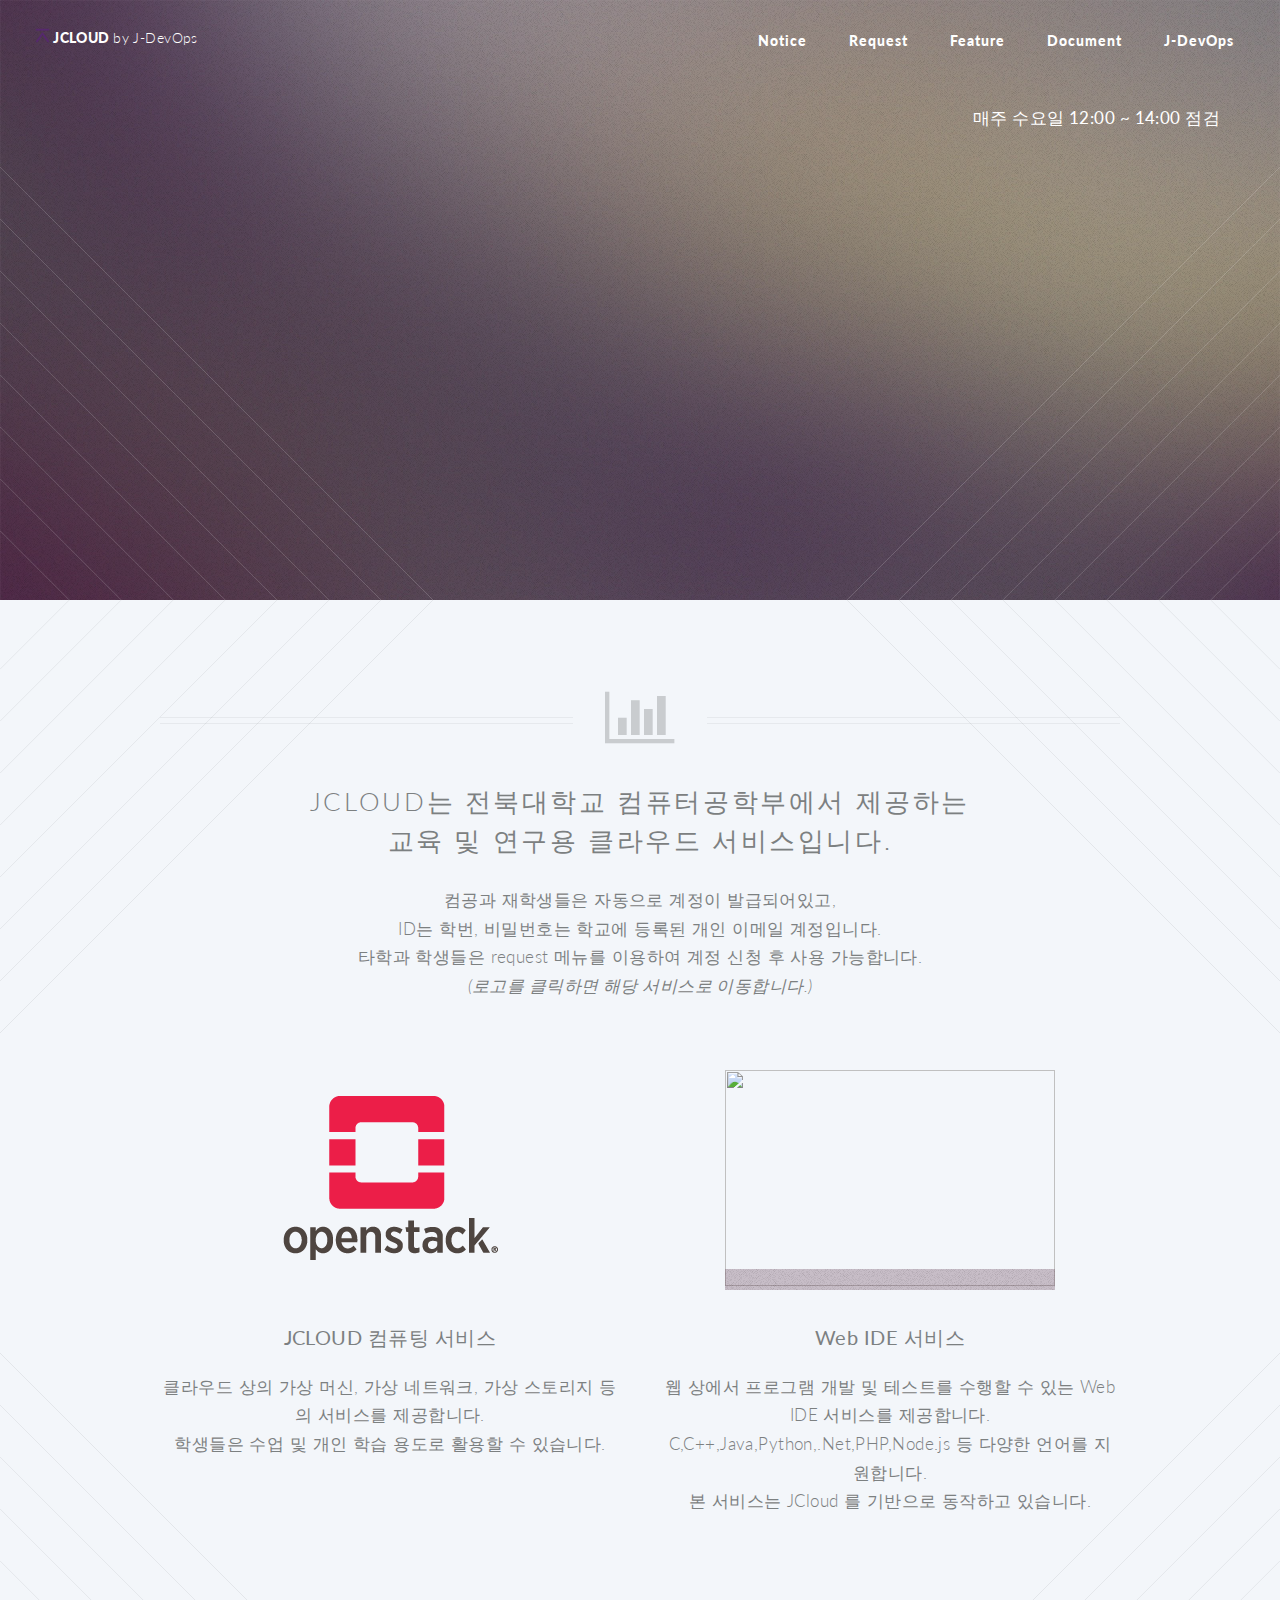
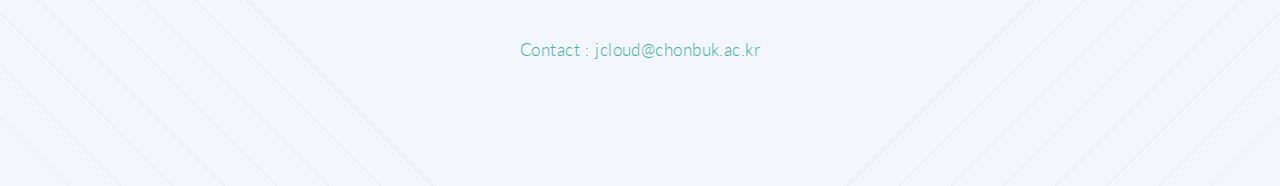
==== commit 9b5b7424: "Update index.html" ====
--- a/index.html
+++ b/index.html
@@ -53,9 +53,10 @@
 
 			<!-- Banner -->
 				<section id="banner">
-					<div style = "text-align:right; padding-right:60px"><strong>서버 이상으로 점검 중입니다. 이 메시지가 사라지면 다시 사용해주십시오. /strong></div>
+					<div style = "text-align:right; padding-right:60px"><strong>매주 수요일 12:00 ~ 14:00 점검</strong></div>
 					
 					<!--	매주 수요일 12:00 ~ 14:00 점검
+						서버 이상으로 점검 중입니다. 이 메시지가 사라지면 다시 사용해주십시오.
 						".inner" is set up as an inline-block so it automatically expands
 						in both directions to fit whatever's inside it. This means it won't
 						automatically wrap lines, so be sure to use line breaks where
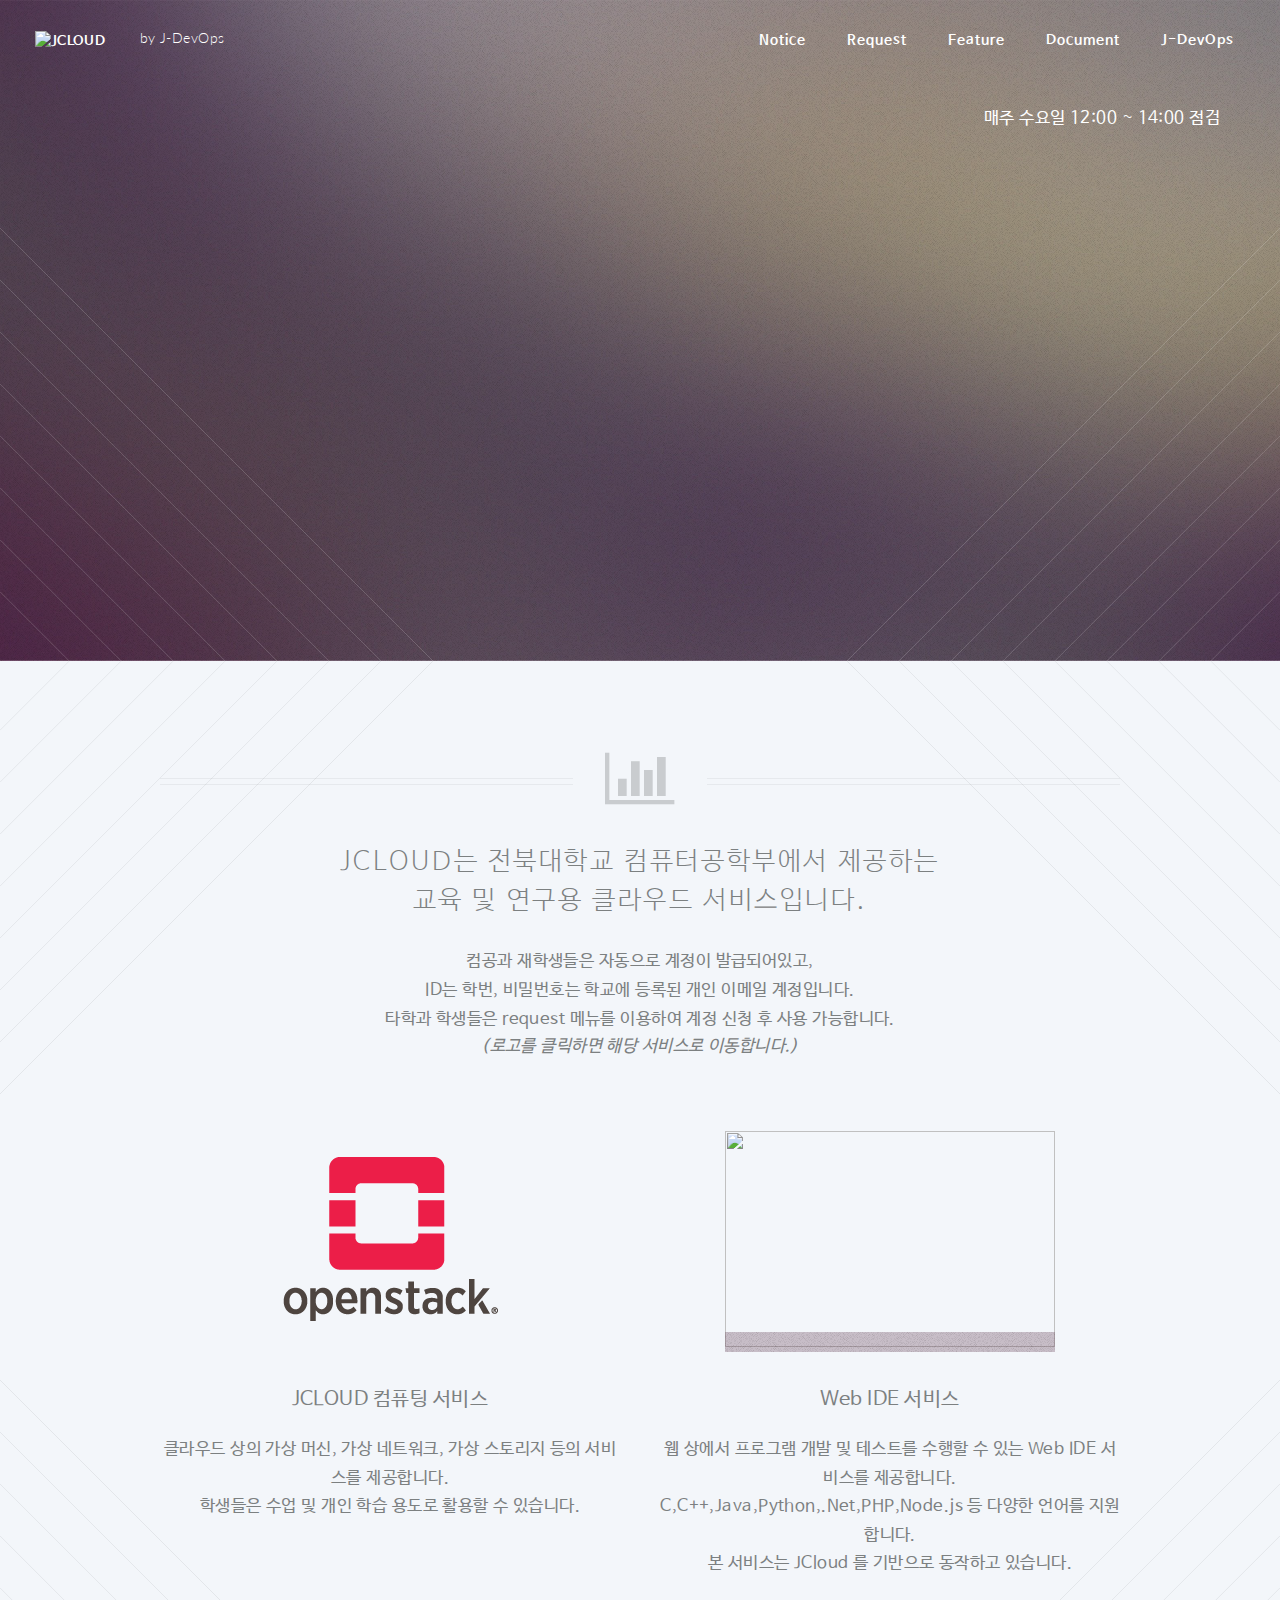
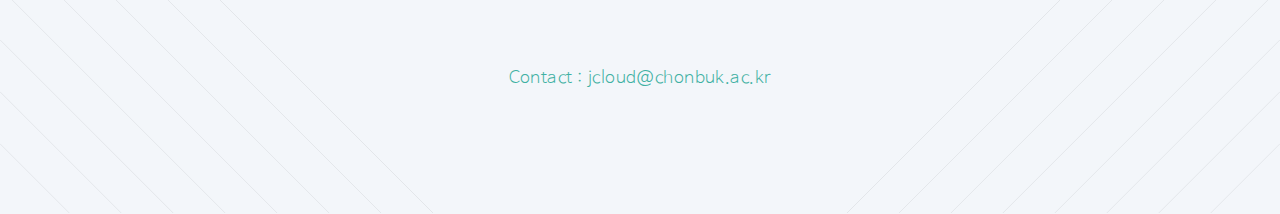
==== commit 7fcad866: "나눔바른고딕 폰트 적용" ====
--- a/index.html
+++ b/index.html
@@ -11,15 +11,22 @@
 		<meta name="viewport" content="width=device-width, initial-scale=1" />
 		<!--[if lte IE 8]><script src="assets/js/ie/html5shiv.js"></script><![endif]-->
 		<link rel="stylesheet" href="assets/css/main.css" />
+        <link rel="stylesheet" href="assets/css/style.css" />
 		<!--[if lte IE 8]><link rel="stylesheet" href="assets/css/ie8.css" /><![endif]-->
 		<!--[if lte IE 9]><link rel="stylesheet" href="assets/css/ie9.css" /><![endif]-->
+        <link rel="stylesheet" href="https://use.fontawesome.com/releases/v5.8.1/css/all.css" integrity="sha384-50oBUHEmvpQ+1lW4y57PTFmhCaXp0ML5d60M1M7uH2+nqUivzIebhndOJK28anvf" crossorigin="anonymous">
 	</head>
 	<body class="index">
 		<div id="page-wrapper">
 
 			<!-- Header -->
 				<header id="header" class="alt">
-					<h1 id="logo"><a href="index.html"> <img src="images/logo_jbnu.png" width="15" height="15" alt="" />&nbsp;JCloud <span>by J-DevOps</span></a></h1>
+					<h1 id="logo">
+                        <a href="index.html">
+                            <img class="logo" src="images/logo-alt.png" alt="JCloud" />
+                            <span class="cc">by J-DevOps</span>
+                        </a>
+                    </h1>
 					<nav id="nav">
 						<ul style="text-transform:none">
 							<li class="current"><a href="https://github.com/jcloud-devops/jcloud-devops.github.io/issues" target ="_blank">Notice</a></li>
@@ -53,7 +60,7 @@
 
 			<!-- Banner -->
 				<section id="banner">
-					<div style = "text-align:right; padding-right:60px"><strong>매주 수요일 12:00 ~ 14:00 점검</strong></div>
+					<div style = "text-align:right; padding-right:60px"><strong> 매주 수요일 12:00 ~ 14:00 점검 </strong></div>
 					
 					<!--	매주 수요일 12:00 ~ 14:00 점검
 						서버 이상으로 점검 중입니다. 이 메시지가 사라지면 다시 사용해주십시오.
@@ -65,16 +72,11 @@
 					<div class="inner">
 
 						<header>
-							<h2>JCloud</h2>
-
+							<h2><img src="images/logo-splash-alt.png" alt="JCloud"/></h2>
 						</header>
-						<!-- <img src="images/jcloud.png" width="250" height="210" alt="" /> -->
+
 						<p>전북대학교 컴퓨터공학부 <br /> 클라우드 서비스 </p>
-						<!-- <strong>Twenty</strong>, a free
-						<br />
-						responsive template
-						<br />
-						by <a href="http://html5up.net">HTML5 UP</a>.</p> -->
+
 						<footer>
 							<ul class="buttons vertical">
 								<li><a href="#text" class="button fit" target="_blank" style="text-transform: inherit;">Getting started</a></li>
--- a/assets/css/style.css
+++ b/assets/css/style.css
@@ -0,0 +1,63 @@
+/*
+	For Jcloud-DevOps Git Page
+	Free for personal and commercial use under the CCA 3.0 license
+*/
+@import url(../fonts/nanumbarungothic.css);
+
+html, body {
+    font-family: 'Nanum Barun Gothic', 'Malgun Gothic', sans-serif;
+}
+
+.profile {
+	text-align: center;
+}
+.profile .hov_img {
+    display: block;
+	width: 100%;
+	max-width: 220px;
+    height: 220px;
+	border-radius: 50%;
+    background-position: center center;
+    background-size: cover;
+    background-repeat: no-repeat;
+    margin: 0 auto 1em auto;
+    transition: opacity .5s;
+    opacity: 0.75;
+    filter: alpha(opacity=75); /* For IE8 and earlier */
+}
+.profile h3, p {
+	font-weight: normal;
+	text-align: center;
+	margin: 0 auto;
+}
+.profile .hov_img:hover, .profile .hov_img:focus {
+    opacity: 1.0;
+    filter: alpha(opacity=100); /* For IE8 and earlier */
+}
+
+#logo {
+    position: relative;
+    height: 25px;
+}
+
+#logo img.logo {
+    position: absolute;
+    top: 3px;
+    left: 0;
+    width: 93px;
+    height: auto;
+}
+
+#logo span.cc {    
+    position: absolute;
+    top: 0px;
+    left: 105px;
+    font-family: 'Lato', monospace, serif;
+}
+
+#banner .inner header h2 > img {
+    max-width: 200px;
+    border-top: 1px solid #ccc;
+    border-bottom: 1px solid #ccc;
+    padding: 0.5em 0;
+}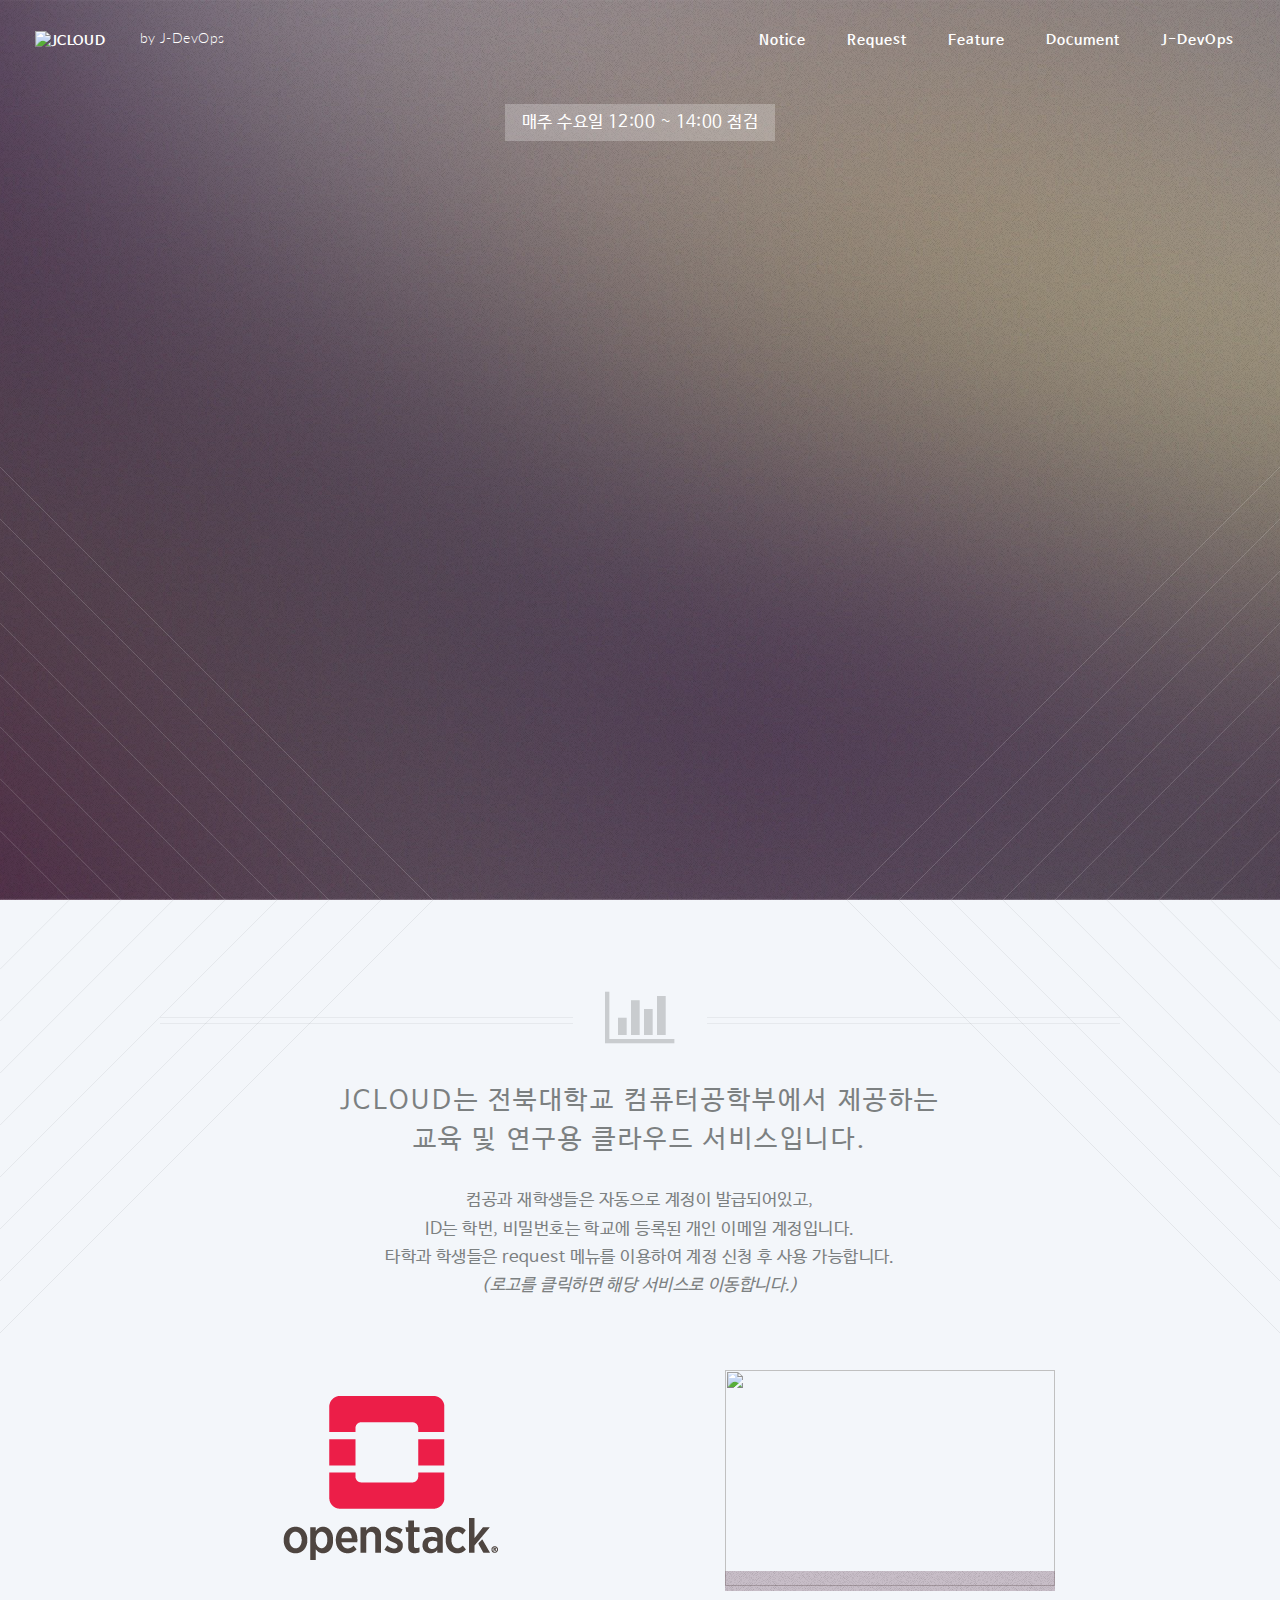
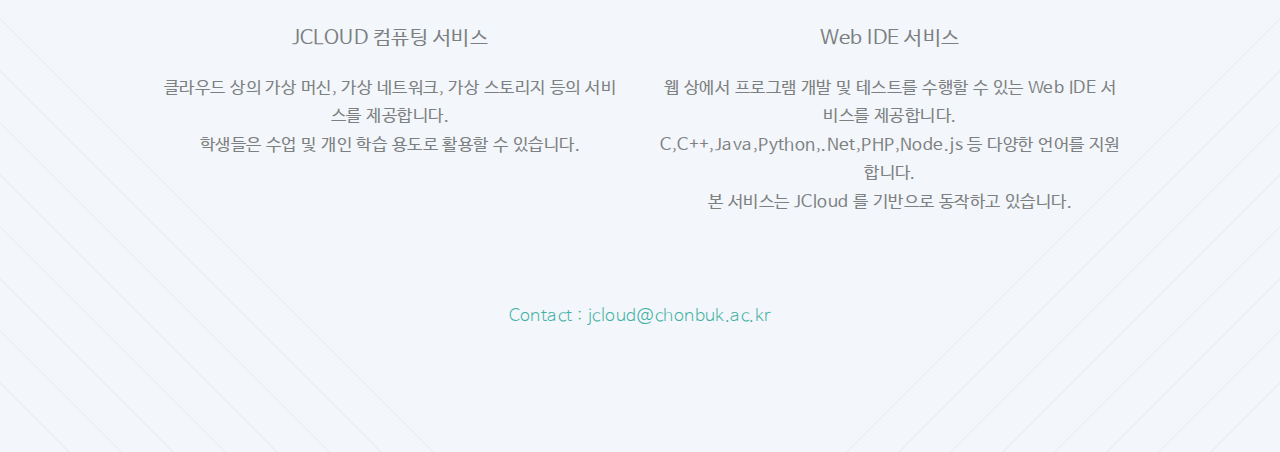
==== commit 4464bf33: "안내 문구 위치 변경" ====
--- a/index.html
+++ b/index.html
@@ -60,15 +60,14 @@
 
 			<!-- Banner -->
 				<section id="banner">
-					<div style = "text-align:right; padding-right:60px"><strong> 매주 수요일 12:00 ~ 14:00 점검 </strong></div>
-					
-					<!--	매주 수요일 12:00 ~ 14:00 점검
-						서버 이상으로 점검 중입니다. 이 메시지가 사라지면 다시 사용해주십시오.
-						".inner" is set up as an inline-block so it automatically expands
-						in both directions to fit whatever's inside it. This means it won't
-						automatically wrap lines, so be sure to use line breaks where
-						appropriate (<br />).
-					-->
+					<div class="notice">
+						<div class="msg">
+							매주 수요일 12:00 ~ 14:00 점검
+							<!--
+							<br> 서버 이상으로 점검 중입니다. <br> 이 메시지가 사라지면 다시 사용해주십시오.
+							-->
+					   </div>
+					</div>
 					<div class="inner">
 
 						<header>
@@ -84,6 +83,10 @@
 						</footer>
 
 					</div>
+
+                    <div class="point-down">
+                        <i class="fas fa-chevron-down pointer"></i>
+                    </div>
 
 				</section>
 
--- a/assets/css/style.css
+++ b/assets/css/style.css
@@ -60,4 +60,56 @@
     border-top: 1px solid #ccc;
     border-bottom: 1px solid #ccc;
     padding: 0.5em 0;
+}
+
+header.special h2 {
+    font-weight: 500;
+}
+
+#banner {
+    min-height: 700px;
+    height: 100vh;
+}
+
+#banner .notice {
+    text-align: center;
+    font-weight: 500;
+    margin-left: auto;
+    margin-right: auto;
+    margin-bottom: 1em;
+}
+
+#banner .notice > .msg {
+    background: rgba(255,255,255,.25);
+    margin: 0 auto;
+    display: inline-block;
+    padding: .25em 1em;
+}
+
+#banner .point-down {
+    text-align: center;
+    position: absolute;
+    width: 100%;
+    bottom: .5em;
+    font-size: 1.5em;
+}
+
+#banner .point-down i.pointer {
+    animation-duration: 2s;
+    animation-name: wave;
+    animation-iteration-count: infinite;
+}
+
+@keyframes wave {
+    from {
+        padding-bottom: 0;
+    }
+
+    50% {
+        padding-bottom: 1em;
+    }
+
+    to {
+        padding-bottom: 0;
+    }
 }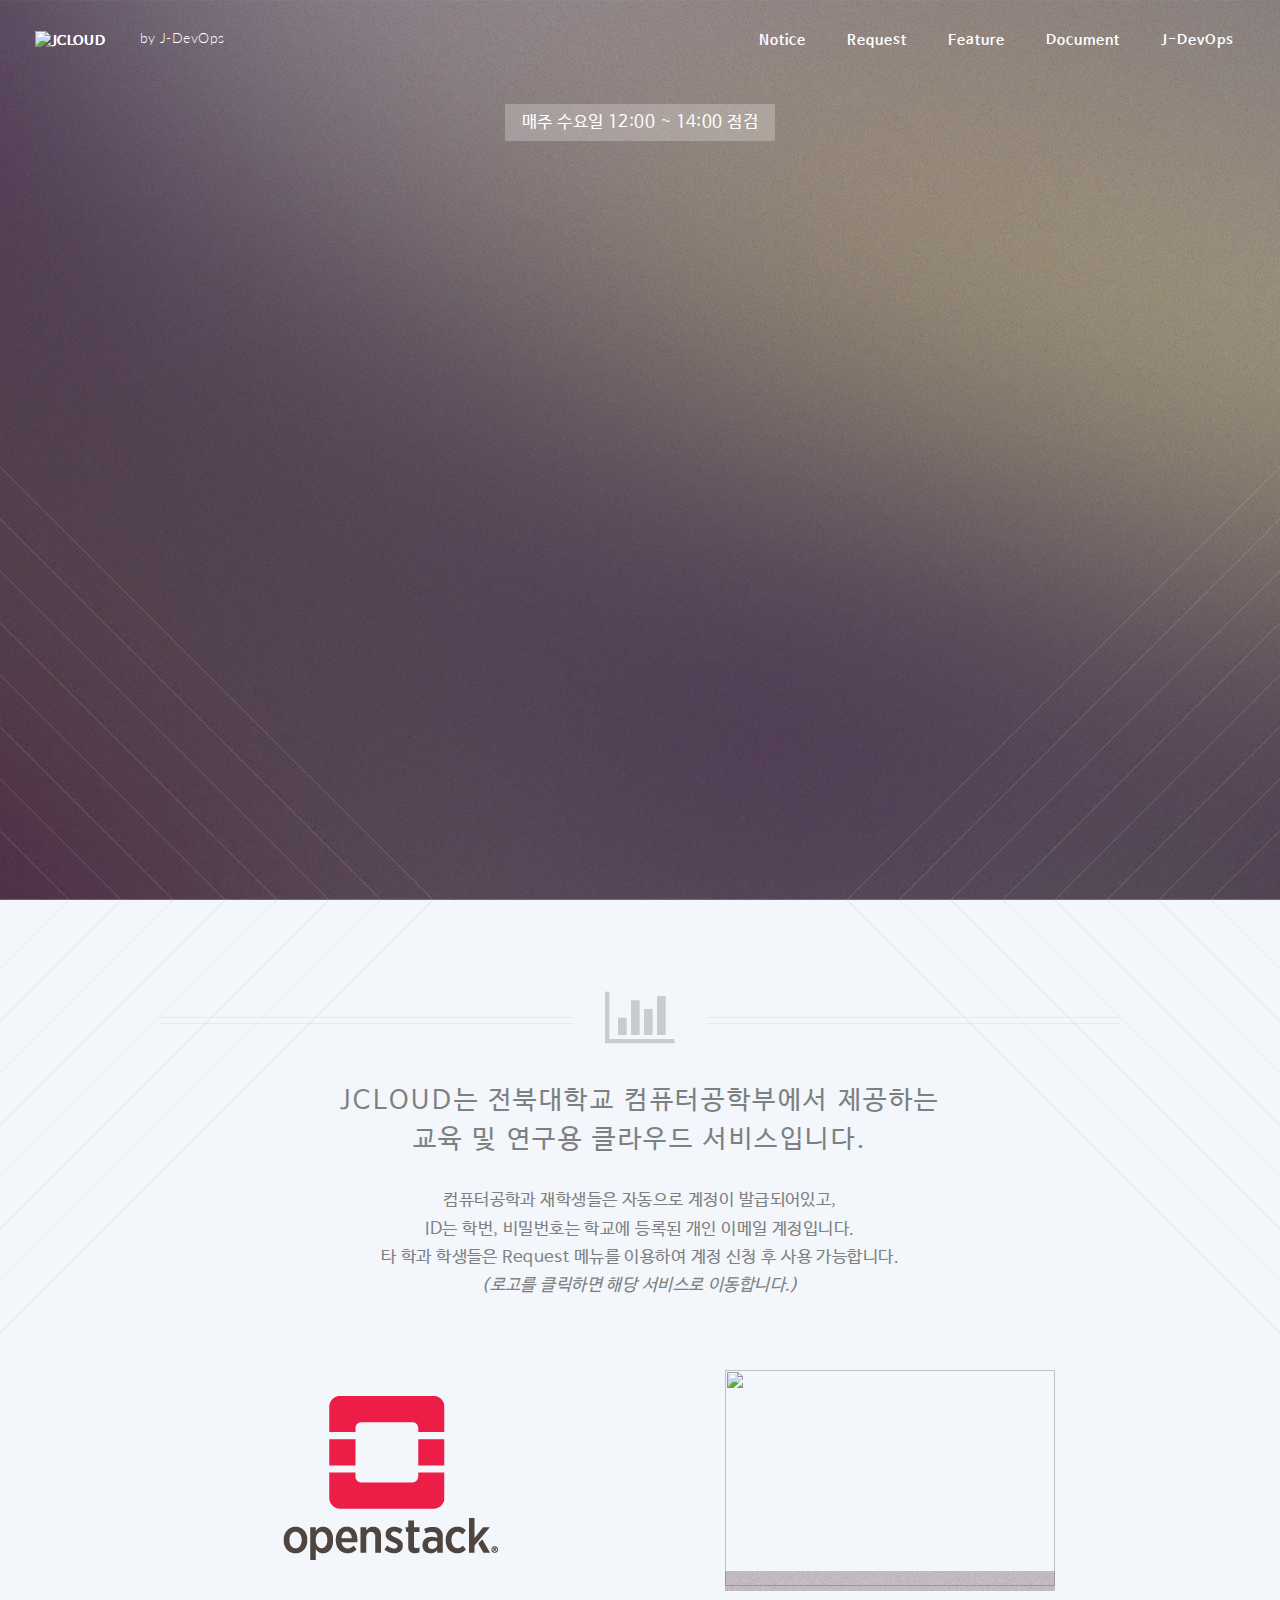
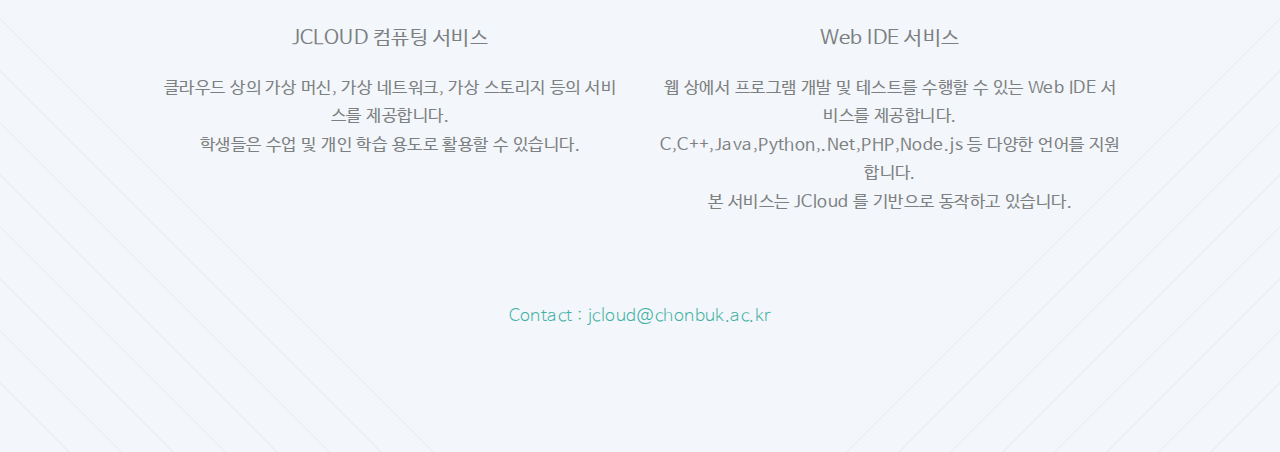
==== commit 187ca3f2: "change .html & image files" ====
--- a/index.html
+++ b/index.html
@@ -11,10 +11,10 @@
 		<meta name="viewport" content="width=device-width, initial-scale=1" />
 		<!--[if lte IE 8]><script src="assets/js/ie/html5shiv.js"></script><![endif]-->
 		<link rel="stylesheet" href="assets/css/main.css" />
-        <link rel="stylesheet" href="assets/css/style.css" />
+		<link rel="stylesheet" href="assets/css/style.css" />
 		<!--[if lte IE 8]><link rel="stylesheet" href="assets/css/ie8.css" /><![endif]-->
 		<!--[if lte IE 9]><link rel="stylesheet" href="assets/css/ie9.css" /><![endif]-->
-        <link rel="stylesheet" href="https://use.fontawesome.com/releases/v5.8.1/css/all.css" integrity="sha384-50oBUHEmvpQ+1lW4y57PTFmhCaXp0ML5d60M1M7uH2+nqUivzIebhndOJK28anvf" crossorigin="anonymous">
+		<link rel="stylesheet" href="https://use.fontawesome.com/releases/v5.8.1/css/all.css" integrity="sha384-50oBUHEmvpQ+1lW4y57PTFmhCaXp0ML5d60M1M7uH2+nqUivzIebhndOJK28anvf" crossorigin="anonymous">
 	</head>
 	<body class="index">
 		<div id="page-wrapper">
@@ -22,11 +22,12 @@
 			<!-- Header -->
 				<header id="header" class="alt">
 					<h1 id="logo">
-                        <a href="index.html">
-                            <img class="logo" src="images/logo-alt.png" alt="JCloud" />
-                            <span class="cc">by J-DevOps</span>
-                        </a>
-                    </h1>
+						<a href="index.html">
+							<img class="logo" src="images/logo.png" alt="JCloud" />
+							<img class="logo alt" src="images/logo-alt.png" alt="JCloud" />
+							<span class="cc">by J-DevOps</span>
+						</a>
+					</h1>
 					<nav id="nav">
 						<ul style="text-transform:none">
 							<li class="current"><a href="https://github.com/jcloud-devops/jcloud-devops.github.io/issues" target ="_blank">Notice</a></li>
@@ -34,26 +35,6 @@
 							<li class="current"><a href="feature.html">Feature</a></li>
 							<li class="current"><a href="user-guide.html">Document</a></li>
 							<li class="current"><a href="jdevops.html">J-DevOps</a></li>
-							<!-- <li class="submenu">
-								<a href="#">Layouts</a>
-								<ul>
-									<li><a href="left-sidebar.html">Left Sidebar</a></li>
-									<li><a href="right-sidebar.html">Right Sidebar</a></li>
-									<li><a href="no-sidebar.html">No Sidebar</a></li>
-									<li><a href="contact.html">Contact</a></li>
-									<li class="submenu">
-										<a href="#">Submenu</a>
-										<ul>
-											<li><a href="#">Dolore Sed</a></li>
-											<li><a href="#">Consequat</a></li>
-											<li><a href="#">Lorem Magna</a></li>
-											<li><a href="#">Sed Magna</a></li>
-											<li><a href="#">Ipsum Nisl</a></li>
-										</ul>
-									</li>
-								</ul>
-							</li> -->
-							<!--<li><a href="#" class="button special">Sign Up</a></li>-->
 						</ul>
 					</nav>
 				</header>
@@ -84,9 +65,9 @@
 
 					</div>
 
-                    <div class="point-down">
-                        <i class="fas fa-chevron-down pointer"></i>
-                    </div>
+					<div class="point-down">
+						<i class="fas fa-chevron-down pointer"></i>
+					</div>
 
 				</section>
 
@@ -95,44 +76,12 @@
 					<header class="special container" id = "text">
 						<span class="icon fa-bar-chart-o"></span>
 						<h2><span text-transform:none>JCloud<span>는 전북대학교 컴퓨터공학부에서 제공하는<br> 교육 및 연구용 클라우드 서비스입니다. </h2>
-						<p>컴공과 재학생들은 자동으로 계정이 발급되어있고, <br>ID는 학번, 비밀번호는 학교에 등록된 개인 이메일 계정입니다.
-							<br> 타학과 학생들은 request 메뉴를 이용하여 계정 신청 후 사용 가능합니다.</p>
+						<p>컴퓨터공학과 재학생들은 자동으로 계정이 발급되어있고, <br>ID는 학번, 비밀번호는 학교에 등록된 개인 이메일 계정입니다.
+							<br> 타 학과 학생들은 Request 메뉴를 이용하여 계정 신청 후 사용 가능합니다.</p>
 							<p style="font-style: italic; font-size:17px;">(로고를 클릭하면 해당 서비스로 이동합니다.)</p>
 					</header>
 
 					<!-- One -->
-						<!-- <section class="wrapper style2 container special-alt">
-							<div class="row 50%">
-								<div class="8u 12u(narrower)">
-
-									<header>
-										<h2>Behold the <strong>icons</strong> that visualize what you’re all about. or just take up space. your call bro.</h2>
-									</header>
-									<p>Sed tristique purus vitae volutpat ultrices. Aliquam eu elit eget arcu comteger ut fermentum lorem. Lorem ipsum dolor sit amet. Sed tristique purus vitae volutpat ultrices. eu elit eget commodo. Sed tristique purus vitae volutpat ultrices. Aliquam eu elit eget arcu commodo.</p>
-									<footer>
-										<ul class="buttons">
-											<li><a href="#" class="button">Find Out More</a></li>
-										</ul>
-									</footer>
-
-								</div>
-								<div class="4u 12u(narrower) important(narrower)">
-
-									<ul class="featured-icons">
-										<li><span class="icon fa-clock-o"><span class="label">Feature 1</span></span></li>
-										<li><span class="icon fa-volume-up"><span class="label">Feature 2</span></span></li>
-										<li><span class="icon fa-laptop"><span class="label">Feature 3</span></span></li>
-										<li><span class="icon fa-inbox"><span class="label">Feature 4</span></span></li>
-										<li><span class="icon fa-lock"><span class="label">Feature 5</span></span></li>
-										<li><span class="icon fa-cog"><span class="label">Feature 6</span></span></li>
-									</ul>
-
-								</div>
-							</div>
-						</section> -->
-
-					<!-- Two -->
-
 						<section class="wrapper style1 container special">
 							<div style="text-align:center;">
 							<div class="row">
@@ -159,124 +108,10 @@
 
 								</div>
 							</div>
-								<!-- <div class="4u 12u(narrower)">
-
-									<section>
-										<span class="icon featured fa-check"></span>
-										<header>
-											<h3>Probably Something</h3>
-										</header>
-										<p>Sed tristique purus vitae volutpat ultrices. Aliquam eu elit eget arcu commodo suscipit dolor nec nibh. Proin a ullamcorper elit, et sagittis turpis. Integer ut fermentum.</p>
-									</section>
-
-								</div> -->
 							</div>
 							<br><br><br>
 							<a href = "mailto:jcloud@chonbuk.ac.kr"><center>Contact : jcloud@chonbuk.ac.kr </center></a>
 						</section>
-
-
-					<!-- Three -->
-						<!-- <section class="wrapper style3 container special">
-
-							<header class="major">
-								<h2>Next look at this <strong>cool stuff</strong></h2>
-							</header>
-
-							<div class="row">
-								<div class="6u 12u(narrower)">
-
-									<section>
-										<a href="#" class="image featured"><img src="images/pic01.jpg" alt="" /></a>
-										<header>
-											<h3>A Really Fast Train</h3>
-										</header>
-										<p>Sed tristique purus vitae volutpat commodo suscipit amet sed nibh. Proin a ullamcorper sed blandit. Sed tristique purus vitae volutpat commodo suscipit ullamcorper sed blandit lorem ipsum dolore.</p>
-									</section>
-
-								</div>
-								<div class="6u 12u(narrower)">
-
-									<section>
-										<a href="#" class="image featured"><img src="images/pic02.jpg" alt="" /></a>
-										<header>
-											<h3>An Airport Terminal</h3>
-										</header>
-										<p>Sed tristique purus vitae volutpat commodo suscipit amet sed nibh. Proin a ullamcorper sed blandit. Sed tristique purus vitae volutpat commodo suscipit ullamcorper sed blandit lorem ipsum dolore.</p>
-									</section>
-
-								</div>
-							</div>
-							<div class="row">
-								<div class="6u 12u(narrower)">
-
-									<section>
-										<a href="#" class="image featured"><img src="images/pic03.jpg" alt="" /></a>
-										<header>
-											<h3>Hyperspace Travel</h3>
-										</header>
-										<p>Sed tristique purus vitae volutpat commodo suscipit amet sed nibh. Proin a ullamcorper sed blandit. Sed tristique purus vitae volutpat commodo suscipit ullamcorper sed blandit lorem ipsum dolore.</p>
-									</section>
-
-								</div>
-								<div class="6u 12u(narrower)">
-
-									<section>
-										<a href="#" class="image featured"><img src="images/pic04.jpg" alt="" /></a>
-										<header>
-											<h3>And Another Train</h3>
-										</header>
-										<p>Sed tristique purus vitae volutpat commodo suscipit amet sed nibh. Proin a ullamcorper sed blandit. Sed tristique purus vitae volutpat commodo suscipit ullamcorper sed blandit lorem ipsum dolore.</p>
-									</section>
-
-								</div>
-							</div>
-
-							<footer class="major">
-								<ul class="buttons">
-									<li><a href="#" class="button">See More</a></li>
-								</ul>
-							</footer>
-
-						</section>
-
-				</article>
-			-->
-			<!-- CTA -->
-			<!--
-				<section id="cta">
-
-					<header>
-						<h2>Ready to do <strong>something</strong>?</h2>
-						<p>Proin a ullamcorper elit, et sagittis turpis integer ut fermentum.</p>
-					</header>
-					<footer>
-						<ul class="buttons">
-							<li><a href="#" class="button special">Take My Money</a></li>
-							<li><a href="#" class="button">LOL Wut</a></li>
-						</ul>
-					</footer>
-
-				</section> -->
-
-			<!-- Footer -->
-				<!-- <footer id="footer">
-
-					<ul class="icons">
-						<li><a href="#" class="icon circle fa-twitter"><span class="label">Twitter</span></a></li>
-						<li><a href="#" class="icon circle fa-facebook"><span class="label">Facebook</span></a></li>
-						<li><a href="#" class="icon circle fa-google-plus"><span class="label">Google+</span></a></li>
-						<li><a href="#" class="icon circle fa-github"><span class="label">Github</span></a></li>
-						<li><a href="#" class="icon circle fa-dribbble"><span class="label">Dribbble</span></a></li>
-					</ul>
-
-					<ul class="copyright">
-						<li>&copy; JDevOps</li>
-						<li>Design: <a href="http://html5up.net">HTML5 UP</a></li>
-					</ul>
-
-				</footer> -->
-
 		</div>
 
 		<!-- Scripts -->
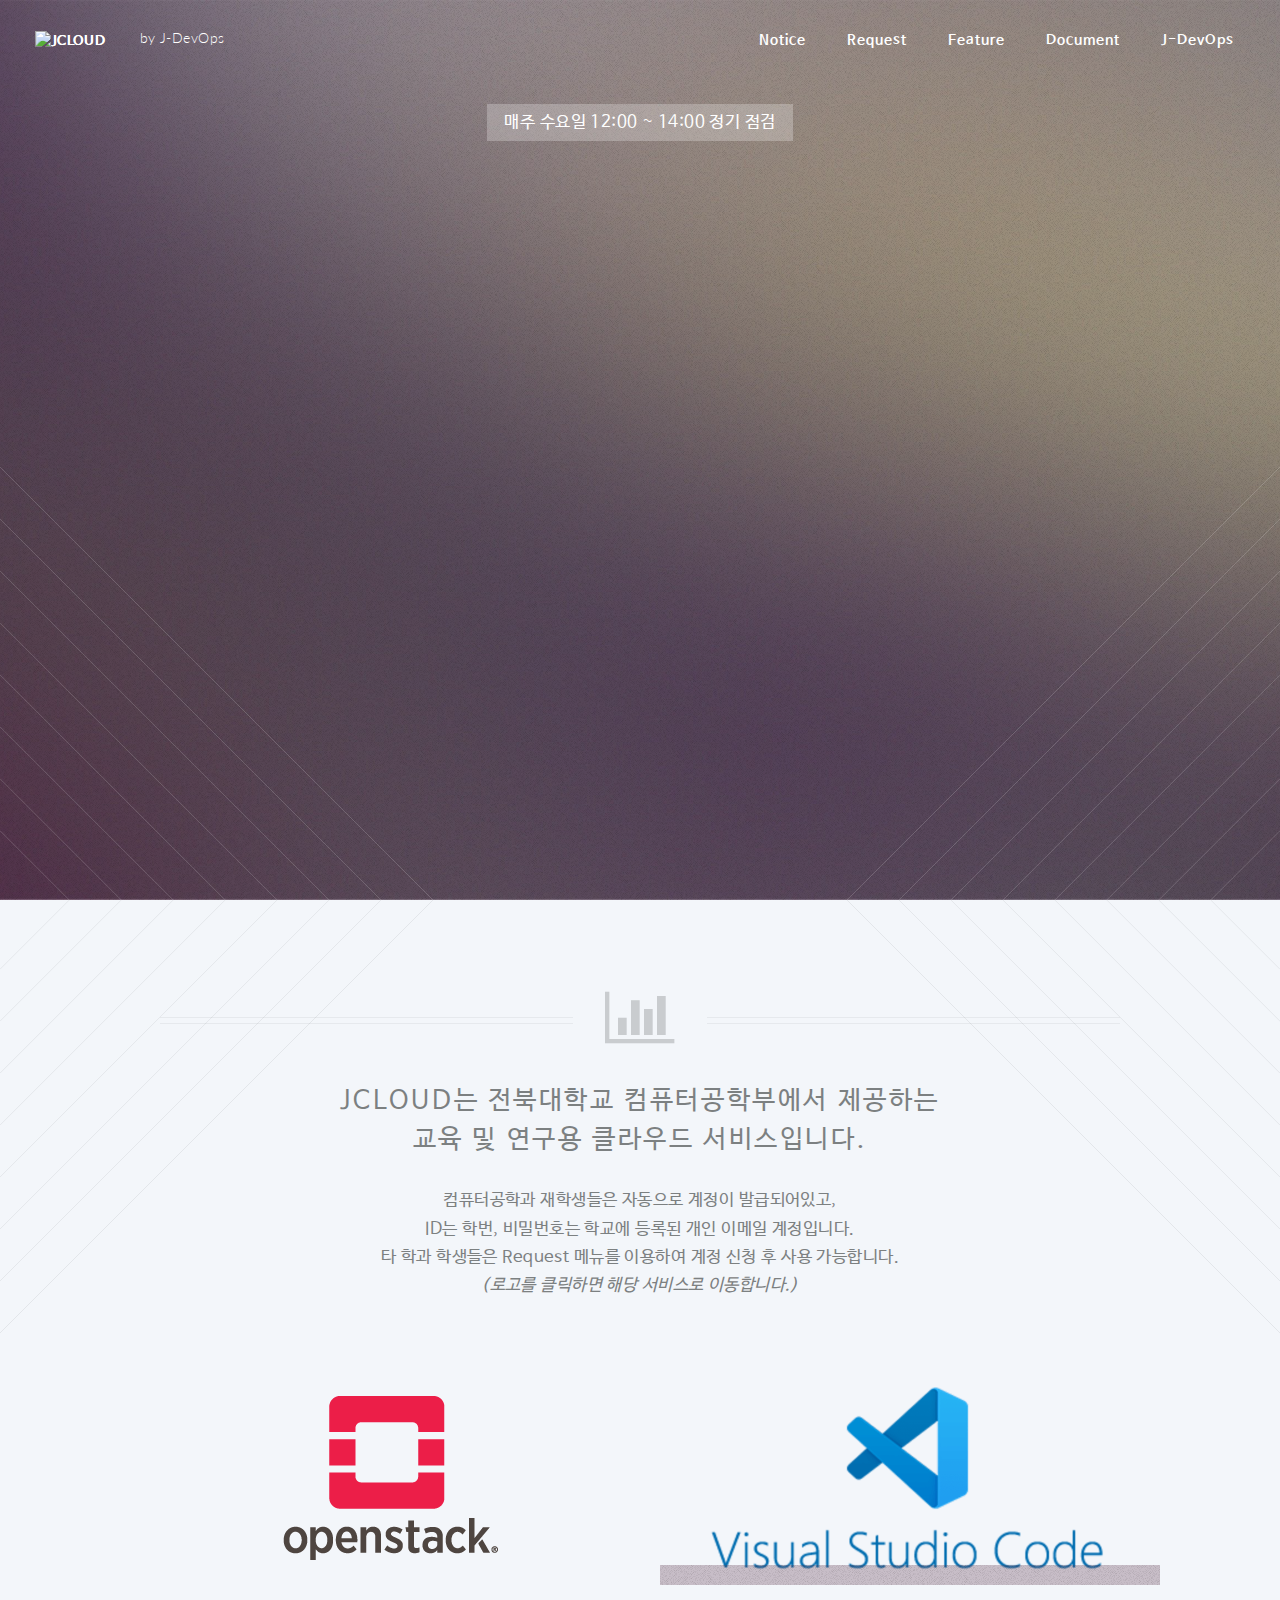
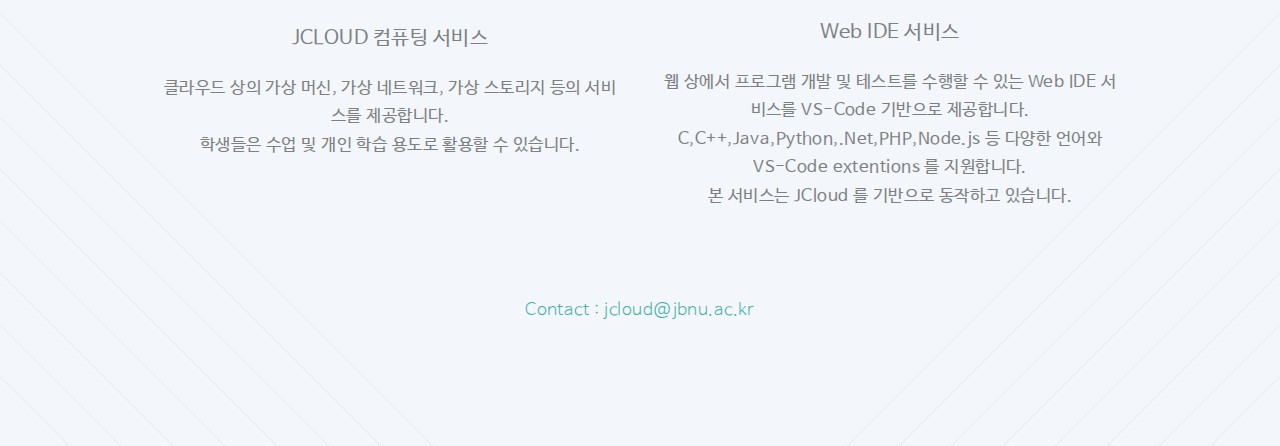
==== commit 0efd20ec: "Update index.html" ====
--- a/index.html
+++ b/index.html
@@ -43,7 +43,7 @@
 				<section id="banner">
 					<div class="notice">
 						<div class="msg">
-							매주 수요일 12:00 ~ 14:00 점검
+							매주 수요일 12:00 ~ 14:00 정기 점검
 							<!--
 							<br> 서버 이상으로 점검 중입니다. <br> 이 메시지가 사라지면 다시 사용해주십시오.
 							-->
@@ -87,7 +87,7 @@
 							<div class="row">
 								<div class="6u 12u(narrower)">
 									<section>
-										<a href="http://jcloud.chonbuk.ac.kr/"> <img id="hov_img" src="images/openstack.png" alt="" /></a>
+										<a href="http://jcloud.jbnu.ac.kr/"> <img id="hov_img" src="images/openstack.png" alt="" /></a>
 										<header>
 											<br><h3><b>JCloud 컴퓨팅 서비스</b></h3>
 										</header>
@@ -98,19 +98,20 @@
 								<div class="6u 12u(narrower)">
 
 									<section>
-										<a class="image " href="http://ide.chonbuk.ac.kr"><img style="" id="hov_img" src="images/logo-codenvy-black.png" width="330" height="216" alt="" /></a>
-										<!-- a href="http://ide.chonbuk.ac.kr"><img id="hov_img" src="images/envyche.png"  alt="" /></a -->
+										<a class="image " href="http://ide.jbnu.ac.kr"><img style="" id="hov_img" src="images/vscode.png" height="210" alt="" /></a>
+										<!-- a class="image " href="http://ide.jbnu.ac.kr"><img style="" id="hov_img" src="images/vscode.png" width="500" height="210" alt="" /></a -->
+										<!-- a href="http://ide.jbnu.ac.kr"><img id="hov_img" src="images/envyche.png"  alt="" /></a -->
 										<header>
 											<br><h3><span style="text-transform:none;"><b>Web IDE 서비스</b></span></h3>
 										</header>
-										<p>웹 상에서 프로그램 개발 및 테스트를 수행할 수 있는 Web IDE 서비스를 제공합니다.<br> C,C++,Java,Python,.Net,PHP,Node.js 등 다양한 언어를 지원합니다.<br>본 서비스는 JCloud 를 기반으로 동작하고 있습니다.</p>
+										<p>웹 상에서 프로그램 개발 및 테스트를 수행할 수 있는 Web IDE 서비스를 VS-Code 기반으로 제공합니다.<br> C,C++,Java,Python,.Net,PHP,Node.js 등 다양한 언어와 VS-Code extentions 를 지원합니다.<br>본 서비스는 JCloud 를 기반으로 동작하고 있습니다.</p>
 									</section>
 
 								</div>
 							</div>
 							</div>
 							<br><br><br>
-							<a href = "mailto:jcloud@chonbuk.ac.kr"><center>Contact : jcloud@chonbuk.ac.kr </center></a>
+							<a href = "mailto:jcloud@jbnu.ac.kr"><center>Contact : jcloud@jbnu.ac.kr </center></a>
 						</section>
 		</div>
 
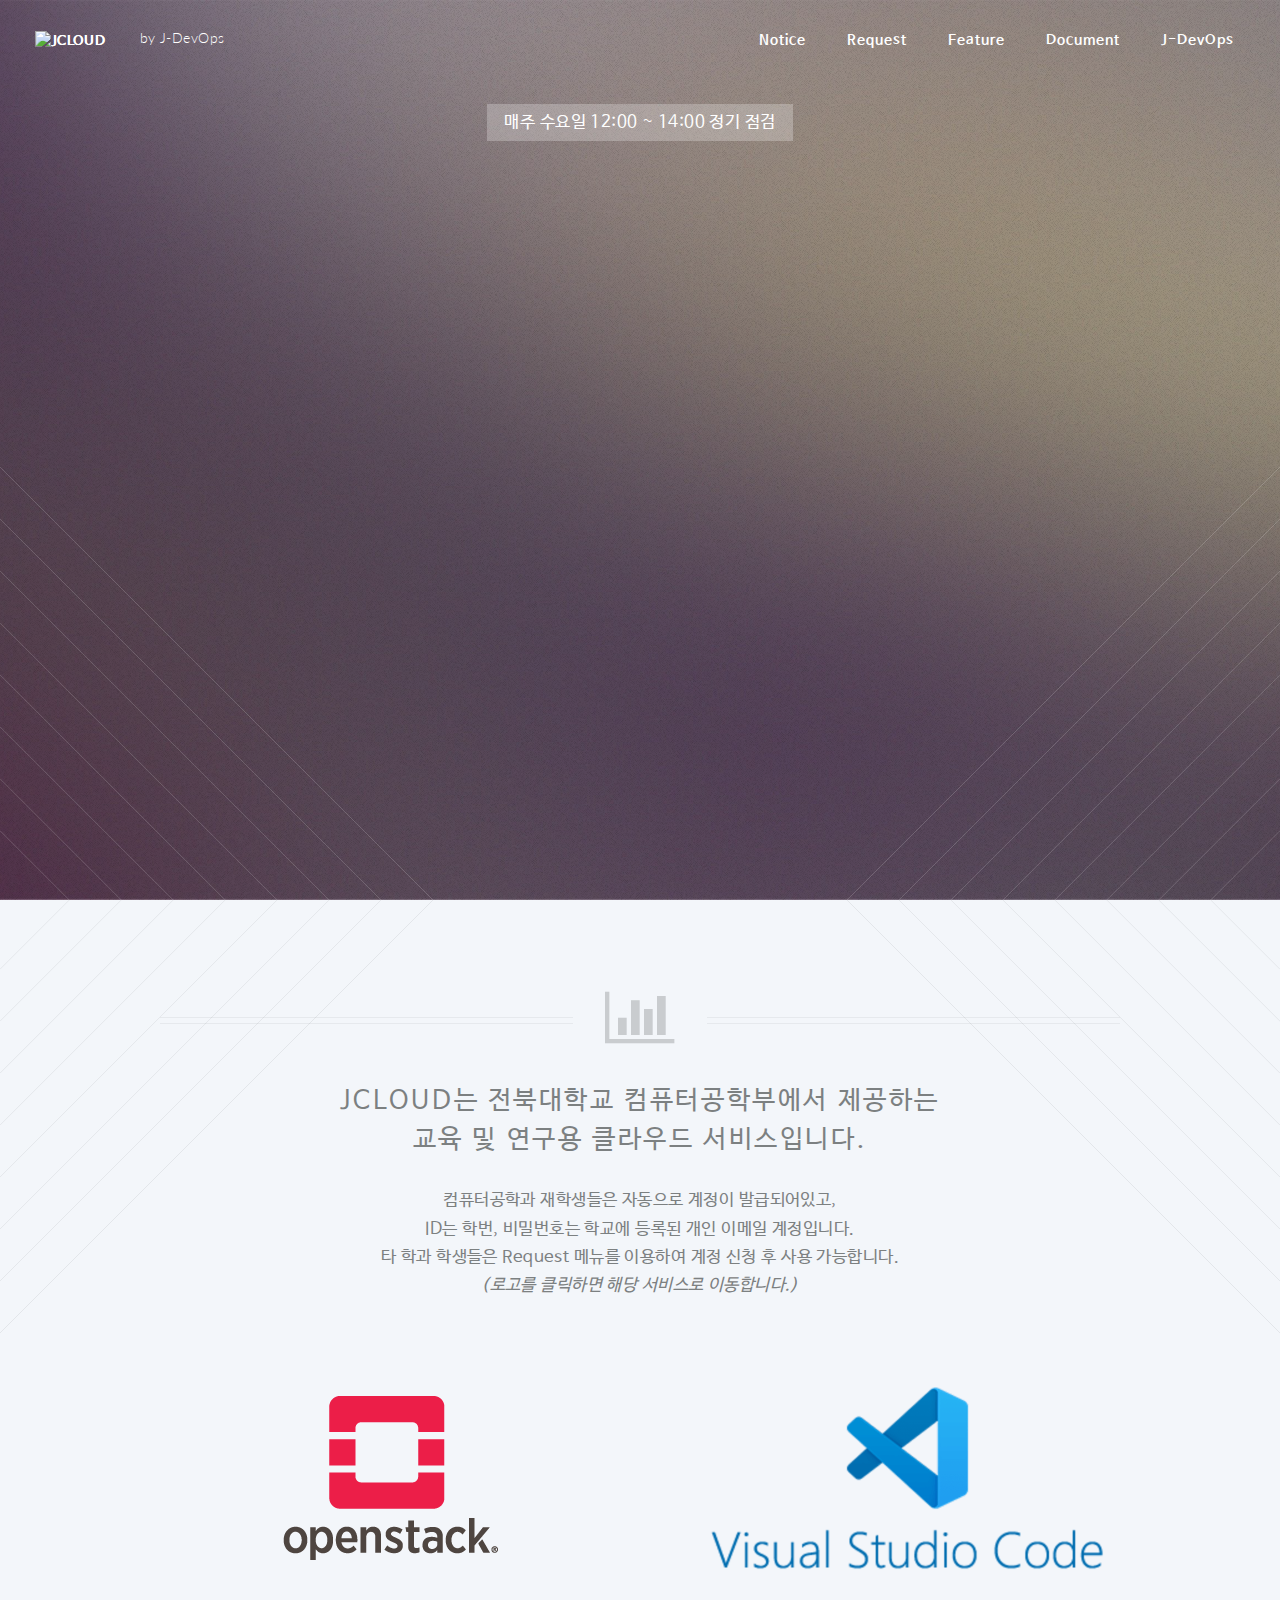
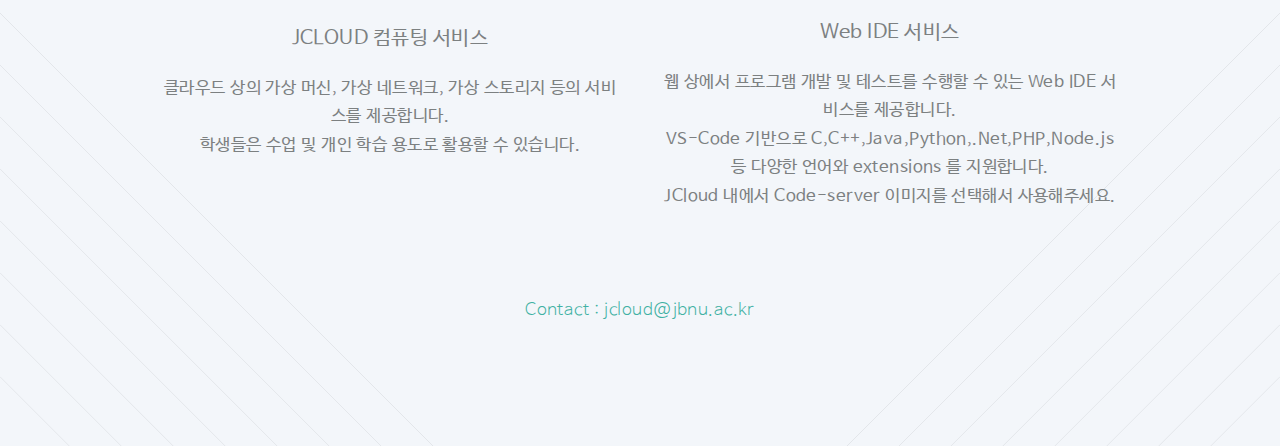
==== commit 6b8d9c4c: "Update index.html" ====
--- a/index.html
+++ b/index.html
@@ -98,13 +98,14 @@
 								<div class="6u 12u(narrower)">
 
 									<section>
-										<a class="image " href="http://ide.jbnu.ac.kr"><img style="" id="hov_img" src="images/vscode.png" height="210" alt="" /></a>
+										<img style="" id="hov_img" src="images/vscode.png" height="210" alt="" />
 										<!-- a class="image " href="http://ide.jbnu.ac.kr"><img style="" id="hov_img" src="images/vscode.png" width="500" height="210" alt="" /></a -->
 										<!-- a href="http://ide.jbnu.ac.kr"><img id="hov_img" src="images/envyche.png"  alt="" /></a -->
 										<header>
 											<br><h3><span style="text-transform:none;"><b>Web IDE 서비스</b></span></h3>
 										</header>
-										<p>웹 상에서 프로그램 개발 및 테스트를 수행할 수 있는 Web IDE 서비스를 VS-Code 기반으로 제공합니다.<br> C,C++,Java,Python,.Net,PHP,Node.js 등 다양한 언어와 VS-Code extentions 를 지원합니다.<br>본 서비스는 JCloud 를 기반으로 동작하고 있습니다.</p>
+										<p>웹 상에서 프로그램 개발 및 테스트를 수행할 수 있는 Web IDE 서비스를 제공합니다.<br> VS-Code 기반으로 C,C++,Java,Python,.Net,PHP,Node.js 등 다양한 언어와 extensions 를 지원합니다.
+											<br> JCloud 내에서 Code-server 이미지를 선택해서 사용해주세요. 
 									</section>
 
 								</div>
